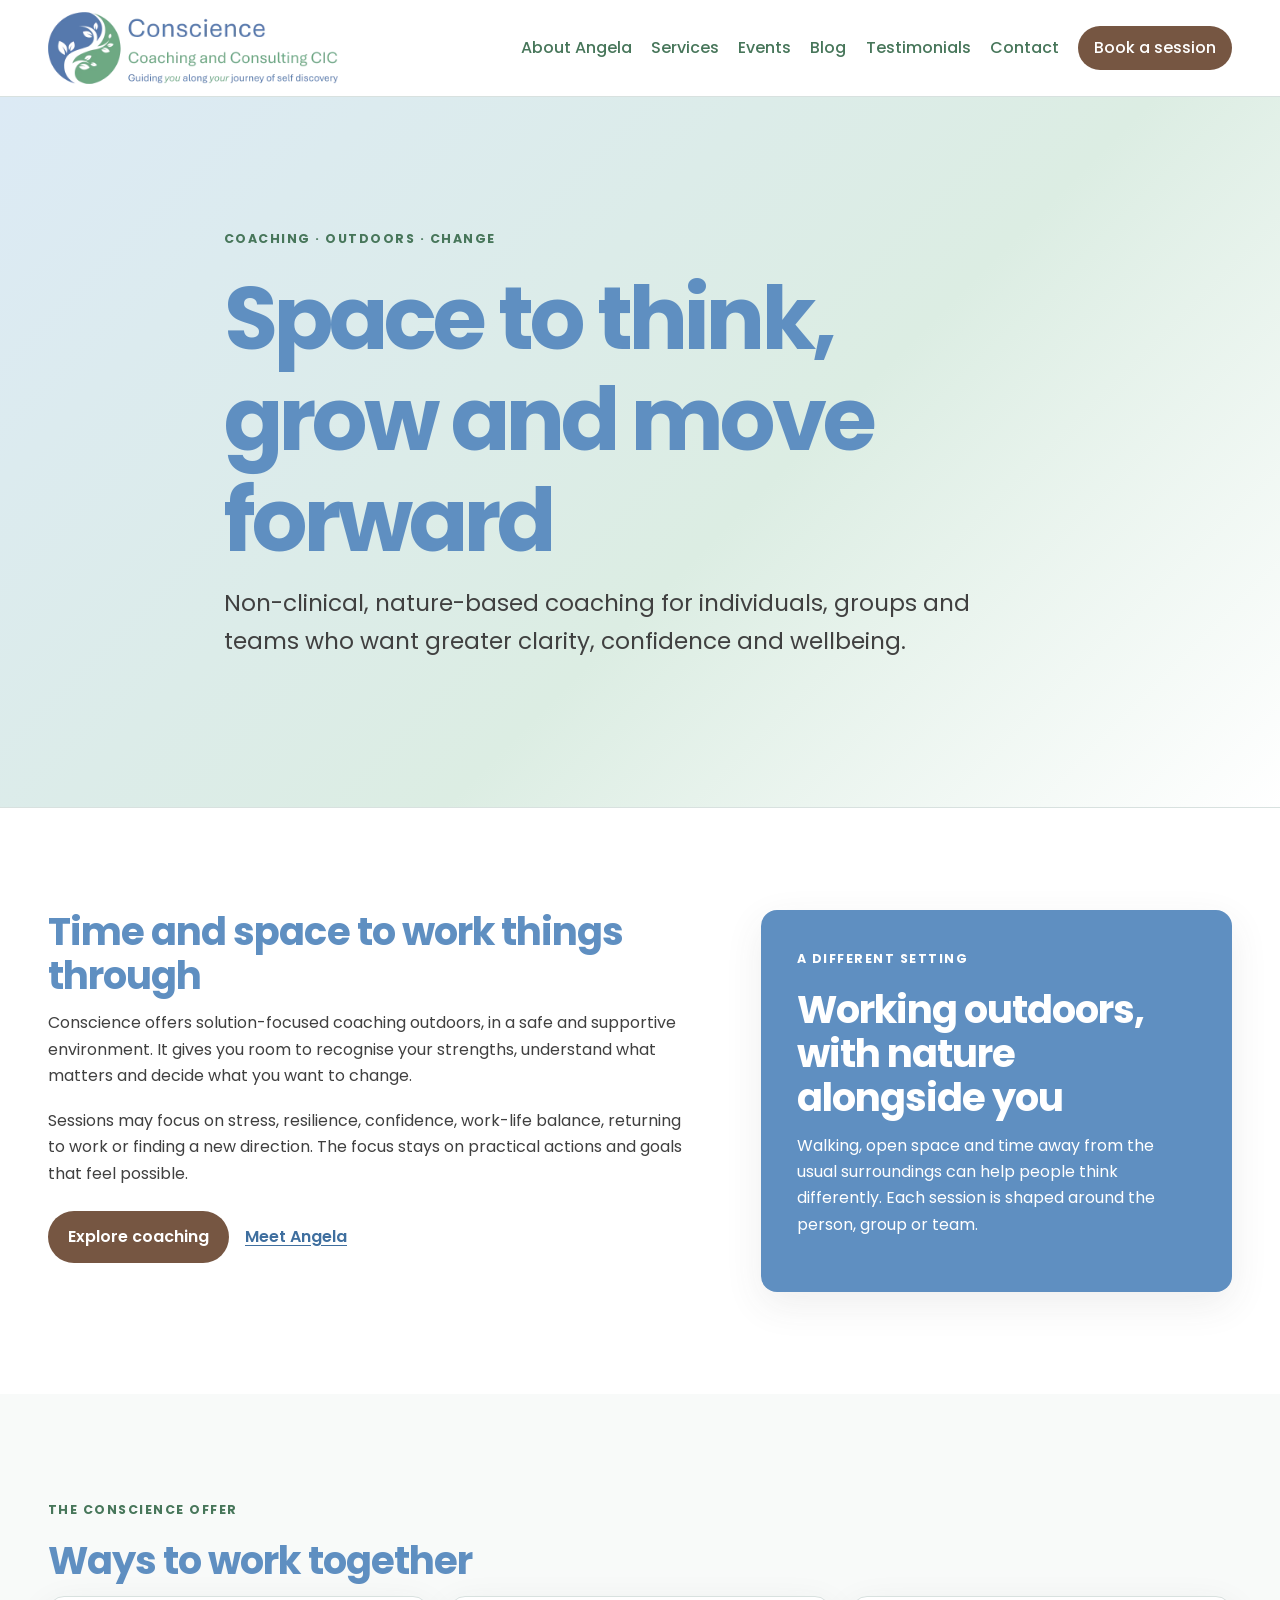
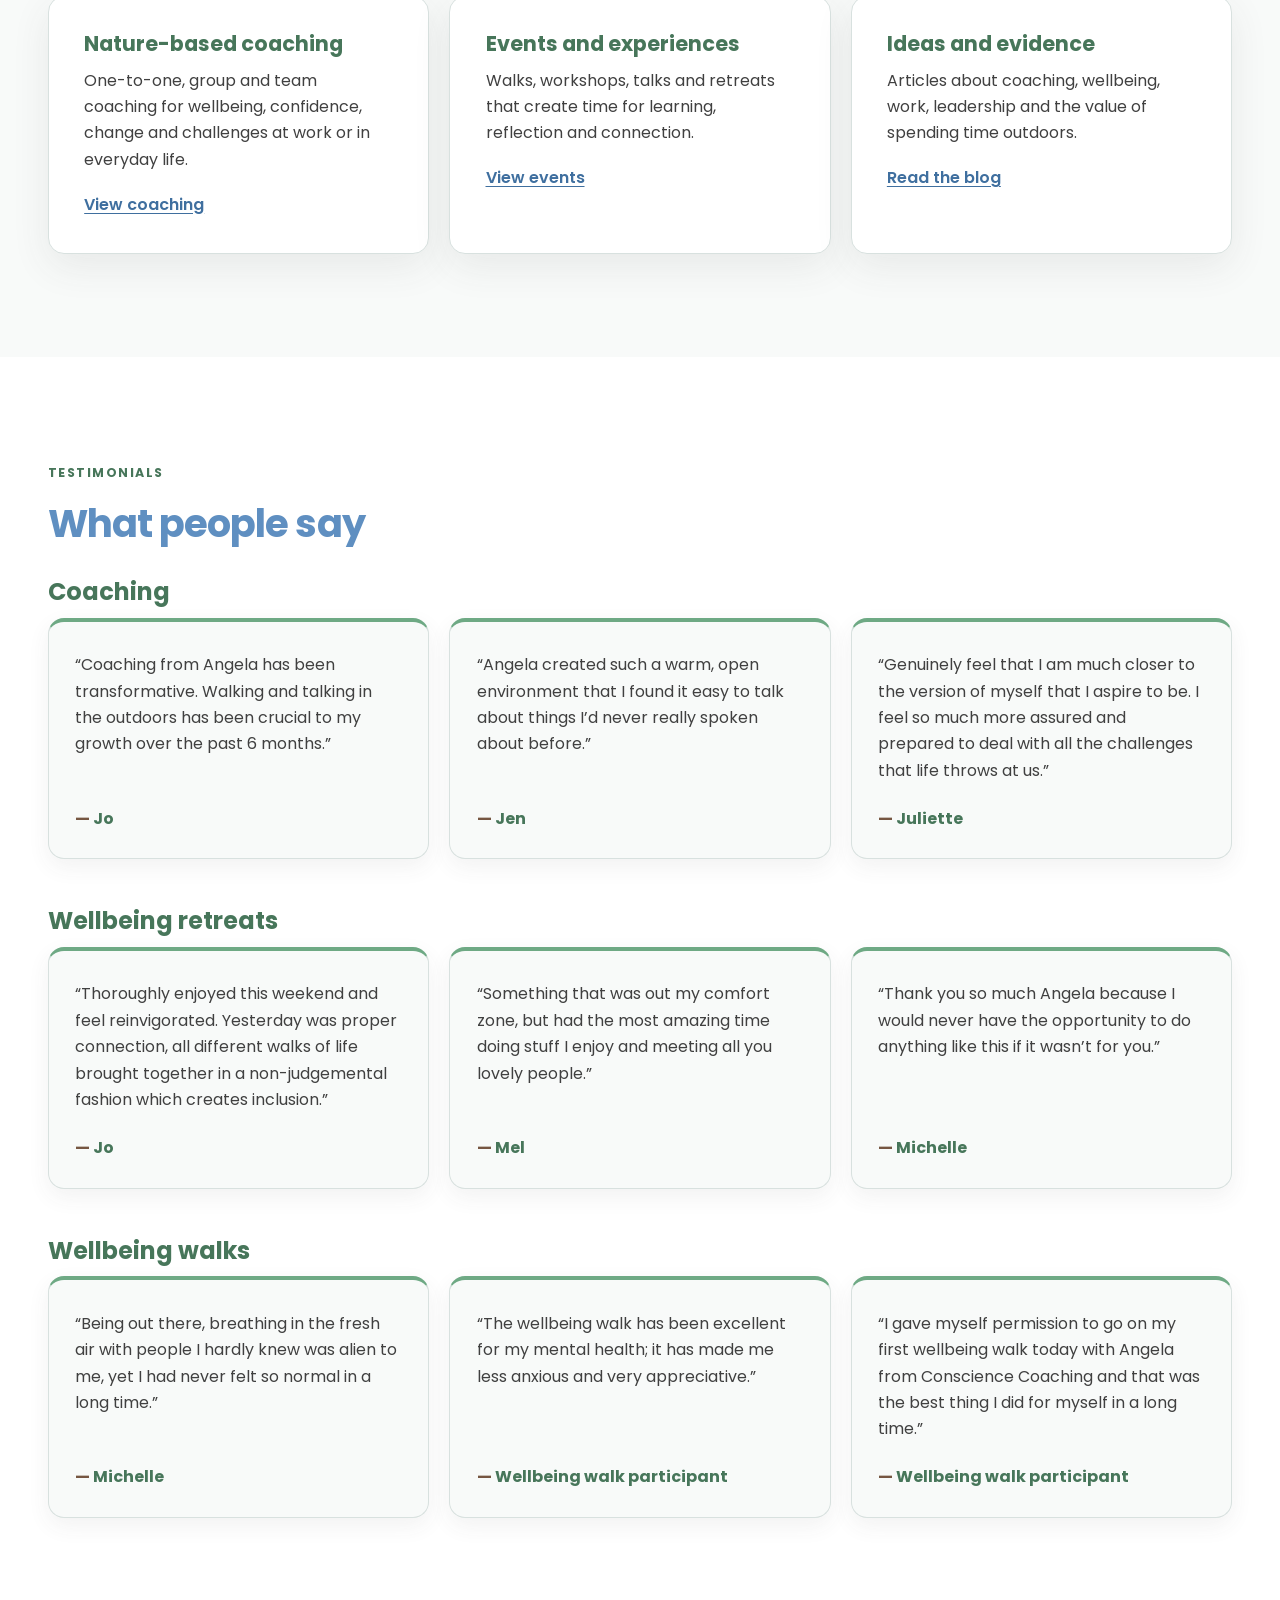
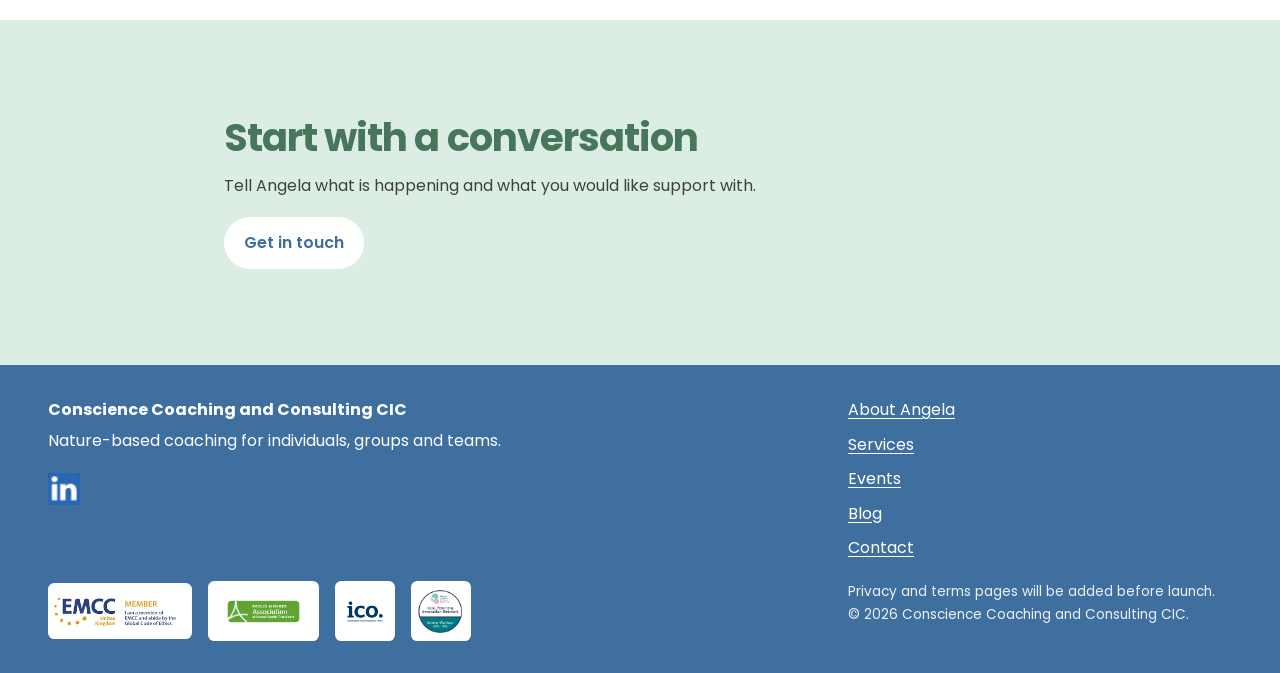
==== index.html @ 933085fb "Update coaching and wellbeing walk testimonials" ====
<!doctype html>
<html lang="en-GB">
<head>
  <meta charset="utf-8">
  <meta name="viewport" content="width=device-width, initial-scale=1">
  <meta name="robots" content="noindex, nofollow">
  <meta name="description" content="Non-clinical, nature-based coaching for individuals, groups and teams seeking greater clarity, confidence and wellbeing.">
  <title>Nature-based coaching | Conscience Coaching</title>
  <link rel="preconnect" href="https://fonts.googleapis.com">
  <link rel="preconnect" href="https://fonts.gstatic.com" crossorigin>
  <link href="https://fonts.googleapis.com/css2?family=Poppins:wght@400;500;600;700&display=swap" rel="stylesheet">
  <link rel="stylesheet" href="/assets/css/styles.css">
</head>
<body data-page="home">
<a class="skip-link" href="#main-content">Skip to content</a>
<header class="site-header"><div class="shell header-inner"><a class="site-logo" href="/" aria-label="Conscience Coaching and Consulting CIC home"><img src="/assets/images/conscience-logo.webp" alt="Conscience Coaching and Consulting CIC"></a>
<button class="menu-toggle" type="button" aria-expanded="false" aria-controls="site-nav"><span class="sr-only">Open menu</span><span aria-hidden="true">Menu</span></button>
<nav id="site-nav" class="site-nav" aria-label="Main navigation">
  <a href="/about/">About Angela</a><a href="/services/">Services</a><a href="/events/">Events</a><a href="/blog/">Blog</a><a href="/#testimonials">Testimonials</a><a href="/contact/">Contact</a><a class="button button-small" href="/contact/">Book a session</a>
</nav></div></header>
<main id="main-content">
<section class="page-hero"><div class="shell narrow"><p class="eyebrow">Coaching · Outdoors · Change</p><h1>Space to think, grow and move forward</h1><p class="lead">Non-clinical, nature-based coaching for individuals, groups and teams who want greater clarity, confidence and wellbeing.</p></div></section>
<section class="section"><div class="shell split"><div><h2>Time and space to work things through</h2><p>Conscience offers solution-focused coaching outdoors, in a safe and supportive environment. It gives you room to recognise your strengths, understand what matters and decide what you want to change.</p><p>Sessions may focus on stress, resilience, confidence, work-life balance, returning to work or finding a new direction. The focus stays on practical actions and goals that feel possible.</p><div class="button-row"><a class="button" href="/services/">Explore coaching</a><a class="text-link" href="/about/">Meet Angela</a></div></div><aside class="accent-panel"><p class="eyebrow">A different setting</p><h2>Working outdoors, with nature alongside you</h2><p>Walking, open space and time away from the usual surroundings can help people think differently. Each session is shaped around the person, group or team.</p></aside></div></section>
<section class="section section-soft"><div class="shell"><p class="eyebrow">The Conscience offer</p><h2>Ways to work together</h2><div class="card-grid"><article class="card"><h3>Nature-based coaching</h3><p>One-to-one, group and team coaching for wellbeing, confidence, change and challenges at work or in everyday life.</p><a href="/services/">View coaching</a></article><article class="card"><h3>Events and experiences</h3><p>Walks, workshops, talks and retreats that create time for learning, reflection and connection.</p><a href="/events/">View events</a></article><article class="card"><h3>Ideas and evidence</h3><p>Articles about coaching, wellbeing, work, leadership and the value of spending time outdoors.</p><a href="/blog/">Read the blog</a></article></div></div></section>
<section id="testimonials" class="section"><div class="shell"><p class="eyebrow">Testimonials</p><h2>What people say</h2>
<div class="testimonial-groups">
<section class="testimonial-group" aria-labelledby="coaching-testimonials"><h3 id="coaching-testimonials">Coaching</h3><div class="testimonial-grid">
<figure class="testimonial-card"><blockquote><p>“Coaching from Angela has been transformative. Walking and talking in the outdoors has been crucial to my growth over the past 6 months.”</p></blockquote><figcaption>Jo</figcaption></figure>
<figure class="testimonial-card"><blockquote><p>“Angela created such a warm, open environment that I found it easy to talk about things I’d never really spoken about before.”</p></blockquote><figcaption>Jen</figcaption></figure>
<figure class="testimonial-card"><blockquote><p>“Genuinely feel that I am much closer to the version of myself that I aspire to be. I feel so much more assured and prepared to deal with all the challenges that life throws at us.”</p></blockquote><figcaption>Juliette</figcaption></figure>
</div></section>
<section class="testimonial-group" aria-labelledby="retreat-testimonials"><h3 id="retreat-testimonials">Wellbeing retreats</h3><div class="testimonial-grid">
<figure class="testimonial-card"><blockquote><p>“Thoroughly enjoyed this weekend and feel reinvigorated. Yesterday was proper connection, all different walks of life brought together in a non-judgemental fashion which creates inclusion.”</p></blockquote><figcaption>Jo</figcaption></figure>
<figure class="testimonial-card"><blockquote><p>“Something that was out my comfort zone, but had the most amazing time doing stuff I enjoy and meeting all you lovely people.”</p></blockquote><figcaption>Mel</figcaption></figure>
<figure class="testimonial-card"><blockquote><p>“Thank you so much Angela because I would never have the opportunity to do anything like this if it wasn’t for you.”</p></blockquote><figcaption>Michelle</figcaption></figure>
</div></section>
<section class="testimonial-group" aria-labelledby="walk-testimonials"><h3 id="walk-testimonials">Wellbeing walks</h3><div class="testimonial-grid">
<figure class="testimonial-card"><blockquote><p>“Being out there, breathing in the fresh air with people I hardly knew was alien to me, yet I had never felt so normal in a long time.”</p></blockquote><figcaption>Michelle</figcaption></figure>
<figure class="testimonial-card"><blockquote><p>“The wellbeing walk has been excellent for my mental health; it has made me less anxious and very appreciative.”</p></blockquote><figcaption>Wellbeing walk participant</figcaption></figure>
<figure class="testimonial-card"><blockquote><p>“I gave myself permission to go on my first wellbeing walk today with Angela from Conscience Coaching and that was the best thing I did for myself in a long time.”</p></blockquote><figcaption>Wellbeing walk participant</figcaption></figure>
</div></section>
</div></div></section>
<section class="cta"><div class="shell narrow"><h2>Start with a conversation</h2><p>Tell Angela what is happening and what you would like support with.</p><a class="button button-light" href="/contact/">Get in touch</a></div></section>
</main>
<footer class="site-footer"><div class="shell footer-grid"><div><strong>Conscience Coaching and Consulting CIC</strong><p>Nature-based coaching for individuals, groups and teams.</p><div class="social-links"><a class="social-link social-linkedin" href="https://uk.linkedin.com/company/conscience-coaching-and-consulting" target="_blank" rel="noopener noreferrer" aria-label="Conscience Coaching and Consulting CIC on LinkedIn"><img src="/assets/images/linkedin.png" alt=""></a></div></div>
<nav aria-label="Footer navigation"><a href="/about/">About Angela</a><a href="/services/">Services</a><a href="/events/">Events</a><a href="/blog/">Blog</a><a href="/contact/">Contact</a></nav>
<div class="footer-memberships" aria-label="Professional memberships"><img src="/assets/images/emcc-uk-member.webp" alt="EMCC UK member"><img src="/assets/images/association-membership-badge-green.webp" alt="Association of Mental Health First Aiders member"><img src="/assets/images/ICO_Logo_Blue.webp" alt="Institute of Coaching"><img src="/assets/images/spin-logo.webp" alt="Social Prescribing Innovation Network"></div>
<p class="footer-note">Privacy and terms pages will be added before launch.<br>© <span data-year></span> Conscience Coaching and Consulting CIC.</p></div></footer>
<script src="/assets/js/main.js" defer></script>
</body>
</html>
---- assets/css/styles.css ----
:root{--ink:#404040;--muted:#666666;--blue:#5f8fc1;--blue-dark:#3f6f9f;--green:#6ea984;--green-dark:#47765a;--taupe:#b18c76;--taupe-dark:#765642;--paper:#fff;--pale-blue:#dceaf5;--pale-green:#dcede3;--pale-taupe:#f3ece8;--soft:#f8faf9;--line:#d8e1df;--max:74rem;--radius:1rem;--shadow:0 .8rem 2.4rem rgb(64 64 64 / .09)}
*{box-sizing:border-box}html{scroll-behavior:smooth}body{margin:0;color:var(--ink);background:var(--paper);font-family:Poppins,Arial,sans-serif;line-height:1.65}a{color:var(--blue-dark);text-underline-offset:.2em}a:hover{text-decoration-thickness:.15em}a:focus-visible,button:focus-visible{outline:.2rem solid var(--green-dark);outline-offset:.2rem}h1,h2,h3{color:var(--blue);line-height:1.15;margin:0 0 .75rem}h1{font-size:clamp(2.5rem,7vw,5.5rem);letter-spacing:-.045em}h2{font-size:clamp(1.65rem,3vw,2.6rem);letter-spacing:-.025em}h3{font-size:1.3rem}p{margin:.25rem 0 1.15rem}.shell{width:min(calc(100% - 2rem),var(--max));margin-inline:auto}.narrow{max-width:52rem}.skip-link{position:fixed;left:1rem;top:-5rem;z-index:100;background:var(--blue-dark);color:#fff;padding:.7rem 1rem}.skip-link:focus{top:1rem}.sr-only{position:absolute;width:1px;height:1px;padding:0;margin:-1px;overflow:hidden;clip:rect(0,0,0,0);white-space:nowrap;border:0}
.site-header{position:sticky;top:0;z-index:20;background:rgb(255 255 255 / .96);border-bottom:1px solid var(--line);backdrop-filter:blur(12px)}.header-inner{min-height:6rem;display:flex;align-items:center;justify-content:space-between;gap:2rem}.site-logo{display:inline-flex;align-items:center;flex:0 0 auto}.site-logo img{display:block;width:auto;height:4.5rem;max-width:min(20rem,45vw);object-fit:contain}.site-nav{display:flex;align-items:center;gap:1.2rem}.site-nav a{color:var(--green-dark);font-weight:500;text-decoration:none}.site-nav a:hover{color:var(--blue-dark);text-decoration:underline}.site-nav .button{color:#fff}.site-nav .button:hover{color:#fff;background:#5f4232;text-decoration:none}.menu-toggle{display:none;border:1px solid var(--green);border-radius:.5rem;background:#fff;color:var(--green-dark);padding:.55rem .8rem;font:inherit}
.page-hero{padding:clamp(4rem,10vw,8rem) 0;background:linear-gradient(135deg,var(--pale-blue),var(--pale-green) 58%,#fff);border-bottom:1px solid var(--line)}.eyebrow{color:var(--green-dark);font-size:.78rem;font-weight:700;letter-spacing:.12em;text-transform:uppercase}.lead{font-size:clamp(1.15rem,2vw,1.45rem);max-width:48rem}.section{padding:clamp(3.5rem,8vw,7rem) 0}.section-soft{background:var(--soft)}.split{display:grid;grid-template-columns:minmax(0,1.15fr) minmax(18rem,.85fr);gap:clamp(2rem,6vw,5rem);align-items:start}.card-grid{display:grid;grid-template-columns:repeat(auto-fit,minmax(15rem,1fr));gap:1.25rem}.card,.accent-panel,.integration-placeholder,.placeholder,.notice{border-radius:var(--radius);padding:clamp(1.4rem,3vw,2.2rem)}.card{border:1px solid var(--line);background:#fff;box-shadow:var(--shadow)}.card h3{color:var(--green-dark)}.card a{font-weight:600}.testimonial-groups{display:grid;gap:3rem;margin-top:2rem}.testimonial-group h3{color:var(--green-dark);font-size:1.5rem}.testimonial-grid{display:grid;grid-template-columns:repeat(3,minmax(0,1fr));gap:1.25rem}.testimonial-card{display:flex;flex-direction:column;margin:0;padding:1.65rem;border:1px solid var(--line);border-top:.3rem solid var(--green);border-radius:var(--radius);background:var(--soft);box-shadow:0 .5rem 1.4rem rgb(64 64 64 / .07)}.testimonial-card blockquote{flex:1;margin:0}.testimonial-card blockquote p{margin-bottom:0}.testimonial-card figcaption{margin-top:1.35rem;color:var(--green-dark);font-weight:700}.testimonial-card figcaption::before{content:"— ";color:var(--taupe-dark)}.testimonial-empty{margin:0;padding:1.25rem;border-left:.3rem solid var(--green);background:var(--pale-green)}.accent-panel{background:var(--blue);color:#fff;box-shadow:var(--shadow)}.accent-panel h2,.accent-panel h3,.accent-panel .eyebrow,.accent-panel a{color:#fff}.placeholder,.integration-placeholder{min-height:20rem;display:grid;align-content:center;background:var(--pale-blue);border:2px dashed var(--green);text-align:center}.notice{margin-bottom:2rem;background:var(--pale-taupe);border-left:.35rem solid var(--taupe)}.button-row{display:flex;flex-wrap:wrap;gap:1rem;align-items:center;margin-top:1.5rem}.button{display:inline-block;border:0;border-radius:999px;background:var(--taupe-dark);color:#fff;padding:.8rem 1.25rem;font:inherit;font-weight:600;text-decoration:none}.button:hover{background:#5f4232;text-decoration:none}.button-small{padding:.55rem 1rem}.button-light{background:#fff;color:var(--blue-dark)}.button-light:hover{background:var(--pale-blue);color:var(--blue-dark)}.button:disabled{opacity:.55;cursor:not-allowed}.text-link{font-weight:600}.cta{padding:clamp(3.5rem,8vw,6rem) 0;background:var(--pale-green);color:var(--ink)}.cta h2,.cta h3{color:var(--green-dark)}.site-footer{background:var(--blue-dark);color:#fff;padding:2rem 0}.footer-grid{display:grid;grid-template-columns:2fr 1fr;gap:1.25rem 2rem}.site-footer strong,.site-footer a{color:#fff}.social-links{display:flex;gap:.65rem;margin-top:.75rem}.social-link{display:inline-block;width:2rem;height:2rem;text-decoration:none}.social-link img{display:block;width:2rem;height:2rem;object-fit:contain}.social-link:hover{text-decoration:none;transform:translateY(-1px)}.site-footer nav{display:grid;gap:.5rem}.footer-memberships{grid-column:1;display:flex;flex-wrap:wrap;align-items:center;gap:1rem;padding-top:0}.footer-memberships img{display:block;width:auto;max-width:9rem;max-height:3.75rem;object-fit:contain;background:#fff;border-radius:.4rem;padding:.4rem}.footer-note{grid-column:2;font-size:.85rem;opacity:.9;margin:0}.error-page{min-height:100vh;display:grid;align-items:center;background:linear-gradient(135deg,var(--pale-blue),var(--pale-green));text-align:center}
.plinth-embed{display:block;width:100%;min-height:700px;border:0}.plinth-mobile-link{display:none}
@media(max-width:52rem){.plinth-embed{display:none}.plinth-mobile-link{display:block}.site-footer{padding:2rem 0}.footer-grid{gap:1.25rem}.site-footer p{margin-bottom:.75rem}.site-footer nav{grid-template-columns:repeat(2,minmax(0,1fr));gap:.4rem 1rem}.footer-memberships{gap:.65rem 1rem;padding-top:0}.footer-memberships img{height:3rem;max-width:6.25rem;padding:.3rem}.footer-note{margin:0}.site-logo img{height:3.75rem;max-width:min(13rem,calc(100vw - 6rem))}.menu-toggle{display:grid;place-items:center;width:2.25rem;height:2.25rem;padding:0;flex:0 0 2.25rem}.menu-toggle span[aria-hidden]{display:block;width:1.125rem;height:1rem;font-size:0;background:linear-gradient(to bottom,currentColor 0 .14rem,transparent .14rem .43rem,currentColor .43rem .57rem,transparent .57rem .86rem,currentColor .86rem 1rem)}.site-nav{position:absolute;top:100%;left:0;right:0;display:none;align-items:stretch;padding:1rem;background:#fff;border-bottom:1px solid var(--line);box-shadow:var(--shadow)}.site-nav[data-open="true"]{display:grid}.site-nav a{padding:.5rem}.split,.footer-grid,.testimonial-grid{grid-template-columns:1fr}.footer-memberships{display:grid;grid-template-columns:repeat(2,minmax(0,1fr));justify-items:center;gap:1rem}.footer-memberships img{width:100%;height:3.5rem;max-width:7rem;max-height:none}.footer-note{grid-column:auto}.page-hero{padding-block:4rem}.site-footer{padding:2rem 0}.footer-grid{gap:1.25rem}.site-footer p{margin-bottom:.75rem}.site-footer nav{grid-template-columns:repeat(2,minmax(0,1fr));gap:.4rem 1rem}.footer-memberships{gap:.65rem 1rem;padding-top:0}.footer-memberships img{height:3rem;max-width:6.25rem;padding:.3rem}.footer-note{margin:0}}@media(prefers-reduced-motion:reduce){html{scroll-behavior:auto}}
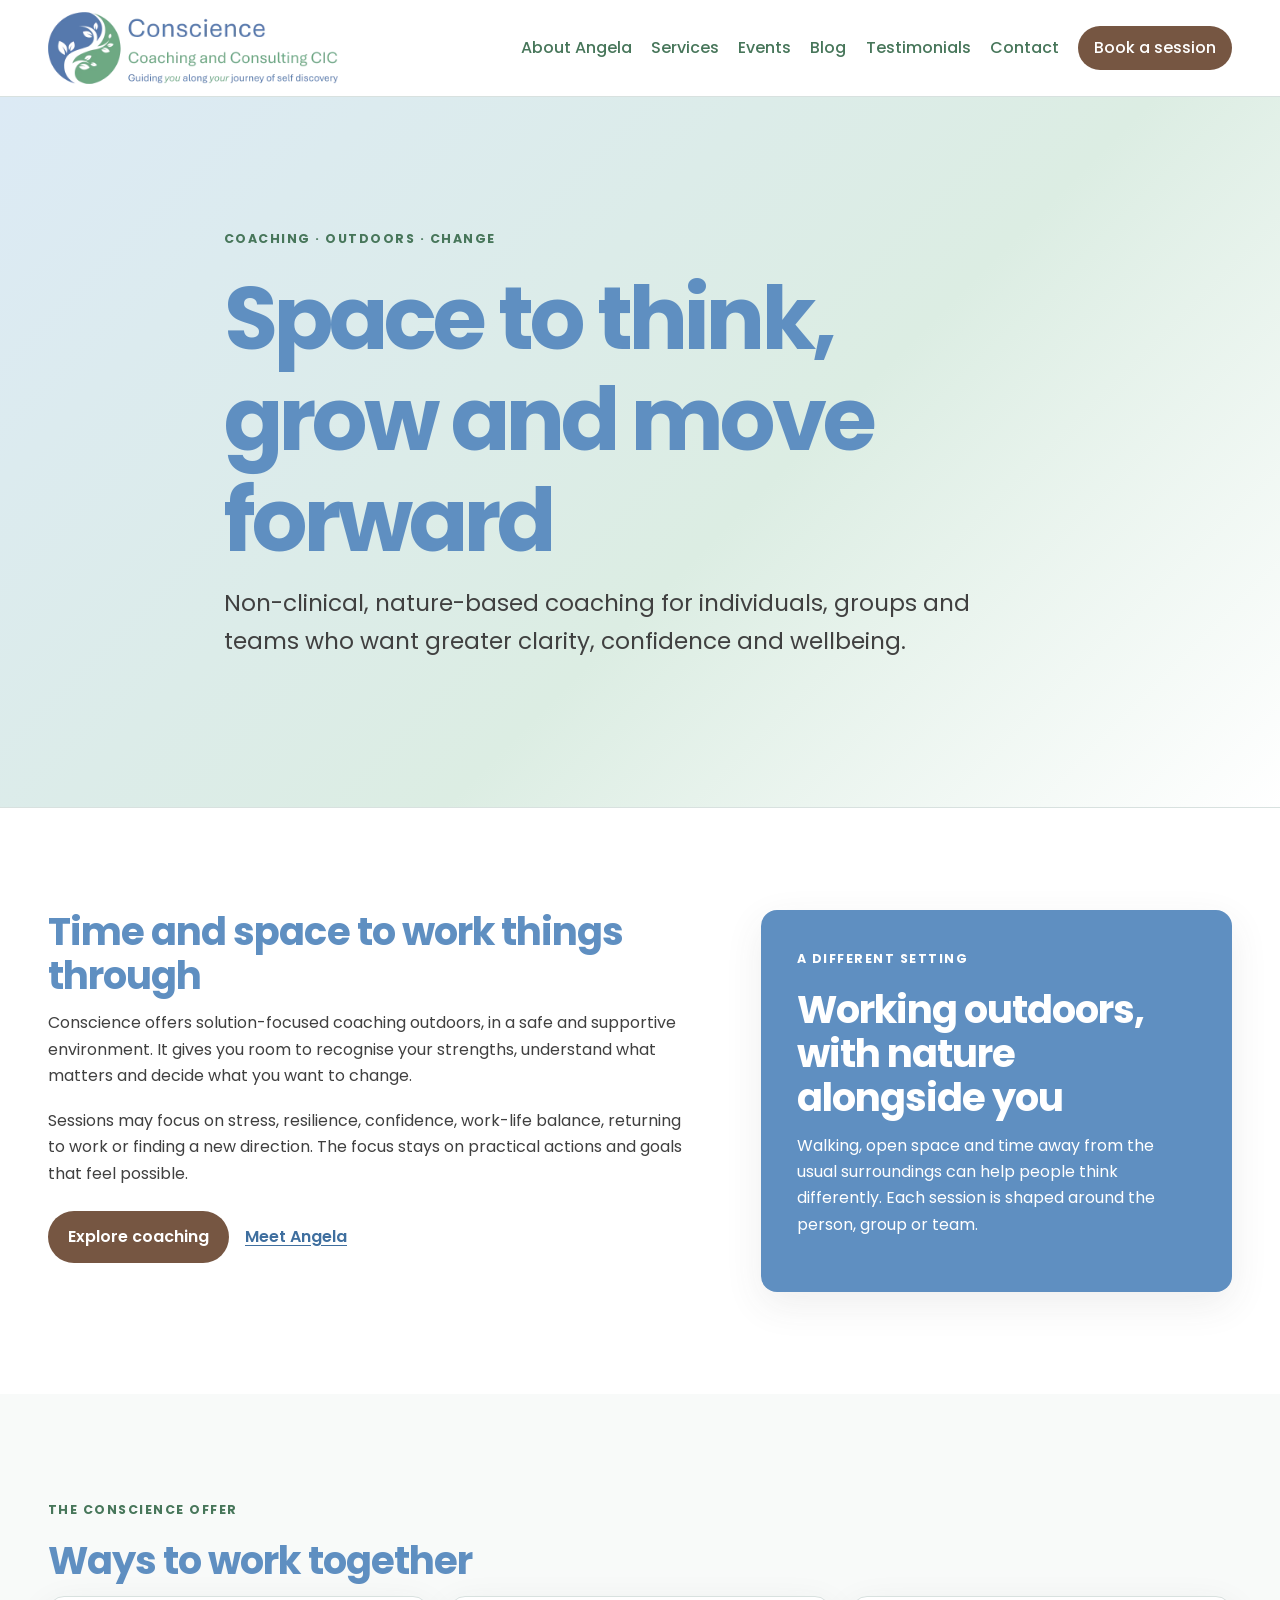
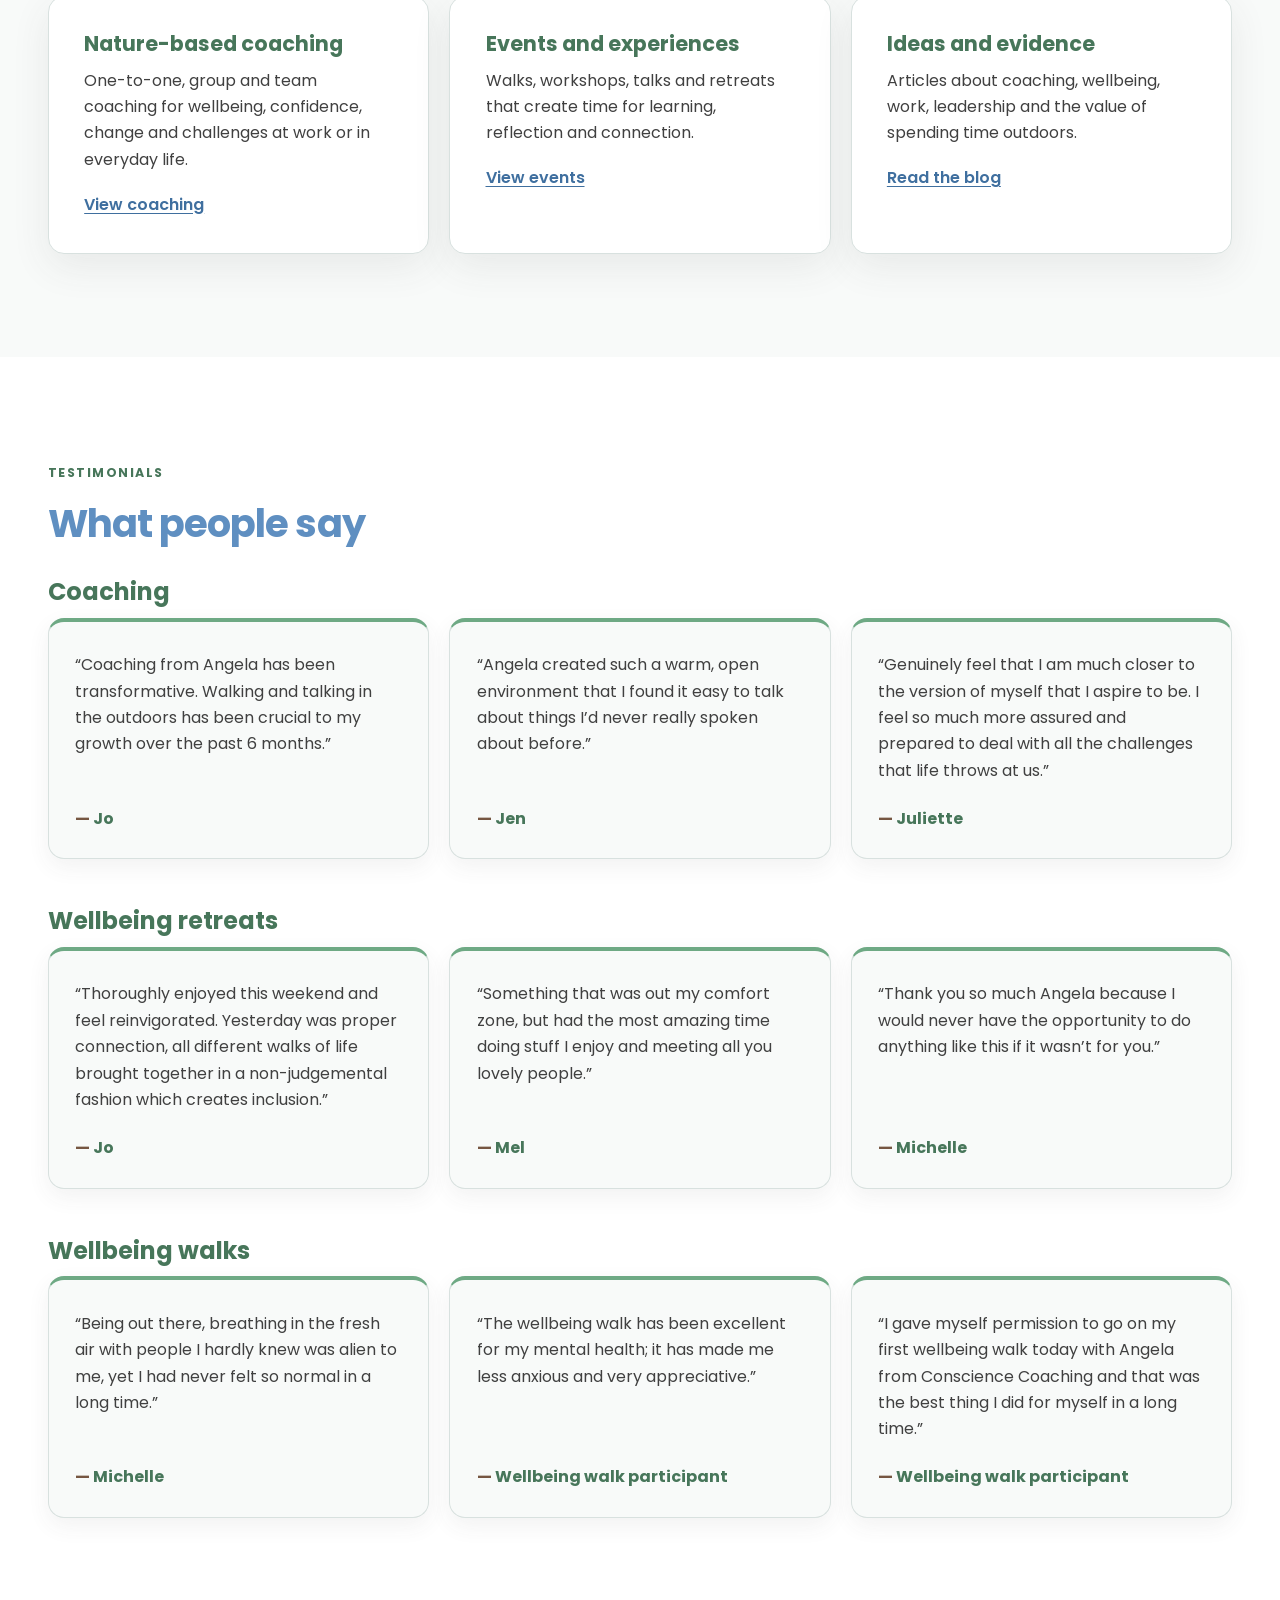
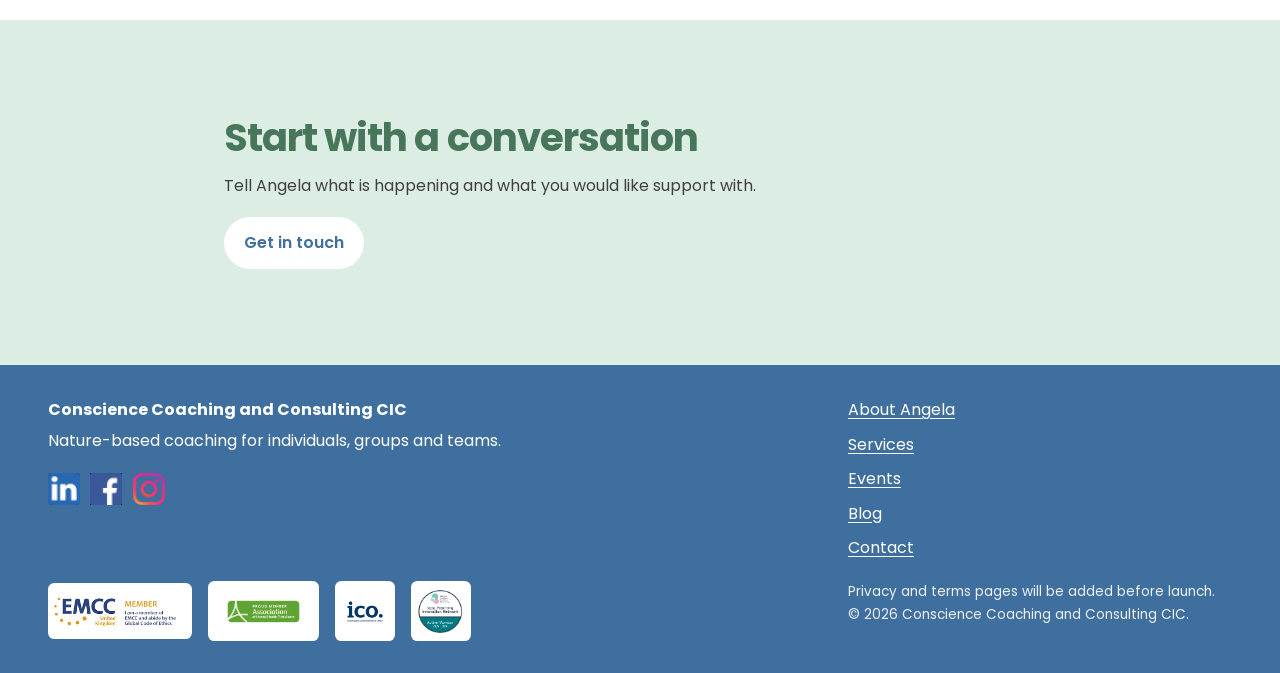
==== commit c5d3150f: "Add Facebook and Instagram footer links" ====
--- a/index.html
+++ b/index.html
@@ -10,6 +10,7 @@
   <link rel="preconnect" href="https://fonts.gstatic.com" crossorigin>
   <link href="https://fonts.googleapis.com/css2?family=Poppins:wght@400;500;600;700&display=swap" rel="stylesheet">
   <link rel="stylesheet" href="/assets/css/styles.css">
+  <link rel="icon" type="image/png" href="/assets/images/conscience-favicon.png">
 </head>
 <body data-page="home">
 <a class="skip-link" href="#main-content">Skip to content</a>
@@ -42,7 +43,7 @@
 </div></div></section>
 <section class="cta"><div class="shell narrow"><h2>Start with a conversation</h2><p>Tell Angela what is happening and what you would like support with.</p><a class="button button-light" href="/contact/">Get in touch</a></div></section>
 </main>
-<footer class="site-footer"><div class="shell footer-grid"><div><strong>Conscience Coaching and Consulting CIC</strong><p>Nature-based coaching for individuals, groups and teams.</p><div class="social-links"><a class="social-link social-linkedin" href="https://uk.linkedin.com/company/conscience-coaching-and-consulting" target="_blank" rel="noopener noreferrer" aria-label="Conscience Coaching and Consulting CIC on LinkedIn"><img src="/assets/images/linkedin.png" alt=""></a></div></div>
+<footer class="site-footer"><div class="shell footer-grid"><div><strong>Conscience Coaching and Consulting CIC</strong><p>Nature-based coaching for individuals, groups and teams.</p><div class="social-links"><a class="social-link social-linkedin" href="https://uk.linkedin.com/company/conscience-coaching-and-consulting" target="_blank" rel="noopener noreferrer" aria-label="Conscience Coaching and Consulting CIC on LinkedIn"><img src="/assets/images/linkedin.png" alt=""></a><a class="social-link social-facebook" href="https://www.facebook.com/profile.php?id=61566208343442" target="_blank" rel="noopener noreferrer" aria-label="Conscience Coaching and Consulting CIC on Facebook"><img src="/assets/images/facebook.png" alt=""></a><a class="social-link social-instagram" href="https://www.instagram.com/conscience_coaching_consulting/" target="_blank" rel="noopener noreferrer" aria-label="Conscience Coaching and Consulting CIC on Instagram"><img src="/assets/images/instagram.webp" alt=""></a></div></div>
 <nav aria-label="Footer navigation"><a href="/about/">About Angela</a><a href="/services/">Services</a><a href="/events/">Events</a><a href="/blog/">Blog</a><a href="/contact/">Contact</a></nav>
 <div class="footer-memberships" aria-label="Professional memberships"><img src="/assets/images/emcc-uk-member.webp" alt="EMCC UK member"><img src="/assets/images/association-membership-badge-green.webp" alt="Association of Mental Health First Aiders member"><img src="/assets/images/ICO_Logo_Blue.webp" alt="Institute of Coaching"><img src="/assets/images/spin-logo.webp" alt="Social Prescribing Innovation Network"></div>
 <p class="footer-note">Privacy and terms pages will be added before launch.<br>© <span data-year></span> Conscience Coaching and Consulting CIC.</p></div></footer>
--- a/assets/css/styles.css
+++ b/assets/css/styles.css
@@ -4,3 +4,41 @@
 .page-hero{padding:clamp(4rem,10vw,8rem) 0;background:linear-gradient(135deg,var(--pale-blue),var(--pale-green) 58%,#fff);border-bottom:1px solid var(--line)}.eyebrow{color:var(--green-dark);font-size:.78rem;font-weight:700;letter-spacing:.12em;text-transform:uppercase}.lead{font-size:clamp(1.15rem,2vw,1.45rem);max-width:48rem}.section{padding:clamp(3.5rem,8vw,7rem) 0}.section-soft{background:var(--soft)}.split{display:grid;grid-template-columns:minmax(0,1.15fr) minmax(18rem,.85fr);gap:clamp(2rem,6vw,5rem);align-items:start}.card-grid{display:grid;grid-template-columns:repeat(auto-fit,minmax(15rem,1fr));gap:1.25rem}.card,.accent-panel,.integration-placeholder,.placeholder,.notice{border-radius:var(--radius);padding:clamp(1.4rem,3vw,2.2rem)}.card{border:1px solid var(--line);background:#fff;box-shadow:var(--shadow)}.card h3{color:var(--green-dark)}.card a{font-weight:600}.testimonial-groups{display:grid;gap:3rem;margin-top:2rem}.testimonial-group h3{color:var(--green-dark);font-size:1.5rem}.testimonial-grid{display:grid;grid-template-columns:repeat(3,minmax(0,1fr));gap:1.25rem}.testimonial-card{display:flex;flex-direction:column;margin:0;padding:1.65rem;border:1px solid var(--line);border-top:.3rem solid var(--green);border-radius:var(--radius);background:var(--soft);box-shadow:0 .5rem 1.4rem rgb(64 64 64 / .07)}.testimonial-card blockquote{flex:1;margin:0}.testimonial-card blockquote p{margin-bottom:0}.testimonial-card figcaption{margin-top:1.35rem;color:var(--green-dark);font-weight:700}.testimonial-card figcaption::before{content:"— ";color:var(--taupe-dark)}.testimonial-empty{margin:0;padding:1.25rem;border-left:.3rem solid var(--green);background:var(--pale-green)}.accent-panel{background:var(--blue);color:#fff;box-shadow:var(--shadow)}.accent-panel h2,.accent-panel h3,.accent-panel .eyebrow,.accent-panel a{color:#fff}.placeholder,.integration-placeholder{min-height:20rem;display:grid;align-content:center;background:var(--pale-blue);border:2px dashed var(--green);text-align:center}.notice{margin-bottom:2rem;background:var(--pale-taupe);border-left:.35rem solid var(--taupe)}.button-row{display:flex;flex-wrap:wrap;gap:1rem;align-items:center;margin-top:1.5rem}.button{display:inline-block;border:0;border-radius:999px;background:var(--taupe-dark);color:#fff;padding:.8rem 1.25rem;font:inherit;font-weight:600;text-decoration:none}.button:hover{background:#5f4232;text-decoration:none}.button-small{padding:.55rem 1rem}.button-light{background:#fff;color:var(--blue-dark)}.button-light:hover{background:var(--pale-blue);color:var(--blue-dark)}.button:disabled{opacity:.55;cursor:not-allowed}.text-link{font-weight:600}.cta{padding:clamp(3.5rem,8vw,6rem) 0;background:var(--pale-green);color:var(--ink)}.cta h2,.cta h3{color:var(--green-dark)}.site-footer{background:var(--blue-dark);color:#fff;padding:2rem 0}.footer-grid{display:grid;grid-template-columns:2fr 1fr;gap:1.25rem 2rem}.site-footer strong,.site-footer a{color:#fff}.social-links{display:flex;gap:.65rem;margin-top:.75rem}.social-link{display:inline-block;width:2rem;height:2rem;text-decoration:none}.social-link img{display:block;width:2rem;height:2rem;object-fit:contain}.social-link:hover{text-decoration:none;transform:translateY(-1px)}.site-footer nav{display:grid;gap:.5rem}.footer-memberships{grid-column:1;display:flex;flex-wrap:wrap;align-items:center;gap:1rem;padding-top:0}.footer-memberships img{display:block;width:auto;max-width:9rem;max-height:3.75rem;object-fit:contain;background:#fff;border-radius:.4rem;padding:.4rem}.footer-note{grid-column:2;font-size:.85rem;opacity:.9;margin:0}.error-page{min-height:100vh;display:grid;align-items:center;background:linear-gradient(135deg,var(--pale-blue),var(--pale-green));text-align:center}
 .plinth-embed{display:block;width:100%;min-height:700px;border:0}.plinth-mobile-link{display:none}
 @media(max-width:52rem){.plinth-embed{display:none}.plinth-mobile-link{display:block}.site-footer{padding:2rem 0}.footer-grid{gap:1.25rem}.site-footer p{margin-bottom:.75rem}.site-footer nav{grid-template-columns:repeat(2,minmax(0,1fr));gap:.4rem 1rem}.footer-memberships{gap:.65rem 1rem;padding-top:0}.footer-memberships img{height:3rem;max-width:6.25rem;padding:.3rem}.footer-note{margin:0}.site-logo img{height:3.75rem;max-width:min(13rem,calc(100vw - 6rem))}.menu-toggle{display:grid;place-items:center;width:2.25rem;height:2.25rem;padding:0;flex:0 0 2.25rem}.menu-toggle span[aria-hidden]{display:block;width:1.125rem;height:1rem;font-size:0;background:linear-gradient(to bottom,currentColor 0 .14rem,transparent .14rem .43rem,currentColor .43rem .57rem,transparent .57rem .86rem,currentColor .86rem 1rem)}.site-nav{position:absolute;top:100%;left:0;right:0;display:none;align-items:stretch;padding:1rem;background:#fff;border-bottom:1px solid var(--line);box-shadow:var(--shadow)}.site-nav[data-open="true"]{display:grid}.site-nav a{padding:.5rem}.split,.footer-grid,.testimonial-grid{grid-template-columns:1fr}.footer-memberships{display:grid;grid-template-columns:repeat(2,minmax(0,1fr));justify-items:center;gap:1rem}.footer-memberships img{width:100%;height:3.5rem;max-width:7rem;max-height:none}.footer-note{grid-column:auto}.page-hero{padding-block:4rem}.site-footer{padding:2rem 0}.footer-grid{gap:1.25rem}.site-footer p{margin-bottom:.75rem}.site-footer nav{grid-template-columns:repeat(2,minmax(0,1fr));gap:.4rem 1rem}.footer-memberships{gap:.65rem 1rem;padding-top:0}.footer-memberships img{height:3rem;max-width:6.25rem;padding:.3rem}.footer-note{margin:0}}@media(prefers-reduced-motion:reduce){html{scroll-behavior:auto}}
+
+/* Blog index and articles */
+.section-heading{margin-bottom:1.5rem}
+.blog-filter-panel{margin:1.5rem 0 2rem}
+.blog-filter-panel h3{font-size:1rem;margin-bottom:.75rem}
+.blog-filters{display:flex;flex-wrap:wrap;gap:.65rem}
+.blog-filter{font:inherit;font-weight:600;color:var(--green-dark);background:#fff;border:1px solid var(--green);border-radius:999px;padding:.55rem .85rem;cursor:pointer}
+.blog-filter:hover,.blog-filter:focus-visible{background:var(--pale-green)}
+.blog-filter[aria-pressed="true"]{color:#fff;background:var(--green-dark);border-color:var(--green-dark)}
+.blog-grid{display:grid;grid-template-columns:repeat(auto-fill,minmax(min(100%,20rem),1fr));gap:1.5rem}
+.blog-card{display:flex;flex-direction:column;overflow:hidden;background:#fff;border:1px solid var(--line);border-radius:1rem;box-shadow:var(--shadow)}
+.blog-card-image{display:grid;place-items:center;aspect-ratio:16/9;overflow:hidden;background:var(--pale-green)}
+.blog-card-image img{width:100%;height:100%;object-fit:cover}
+.blog-card-image.article-placeholder img{width:min(70%,20rem);height:70%;object-fit:contain}
+.blog-card-body{display:flex;flex:1;flex-direction:column;padding:1.25rem}
+.blog-card-body h2{font-size:1.4rem;margin-bottom:.65rem}
+.blog-card-body h2 a{color:var(--green-dark);text-decoration:none}
+.blog-card-body h2 a:hover{text-decoration:underline}
+.blog-card-body .text-link{display:inline-block;margin-top:auto}
+.article-meta{font-size:.9rem;color:var(--muted);margin-bottom:.75rem}
+.post-tags{display:flex;flex-wrap:wrap;gap:.45rem;list-style:none;margin:.75rem 0 1.15rem;padding:0}
+.post-tags li{font-size:.8rem;font-weight:600;color:var(--green-dark);background:var(--pale-green);border-radius:999px;padding:.35rem .6rem}
+.blog-article .page-hero{padding-bottom:3rem}
+.blog-article .eyebrow a{color:inherit}
+.article-shell{max-width:50rem;padding-block:3rem}
+.article-shell>p{font-size:1.05rem;line-height:1.8}
+.article-shell h2{margin-top:2.5rem}
+.article-hero-image{margin:0 0 2.5rem}
+.article-hero-image img{display:block;width:100%;max-height:30rem;object-fit:cover;border-radius:1rem}
+.article-hero-image.article-placeholder{padding:2rem;background:var(--pale-green);border-radius:1rem}
+.article-hero-image.article-placeholder img{width:min(100%,24rem);margin-inline:auto;object-fit:contain}
+.article-hero-image figcaption{margin-top:.65rem;font-size:.85rem;color:var(--muted);text-align:center}
+.article-references{margin-top:3rem;padding:1.5rem;background:var(--pale-blue);border-radius:1rem}
+.article-references h2{margin-top:0}
+.article-references li+li{margin-top:.75rem}
+.back-to-blog{margin-top:2rem;font-weight:600}
+@media(max-width:52rem){.blog-card-body{padding:1rem}.article-shell{padding-block:2rem}.article-shell>p{font-size:1rem}.article-references{padding:1rem}}
+
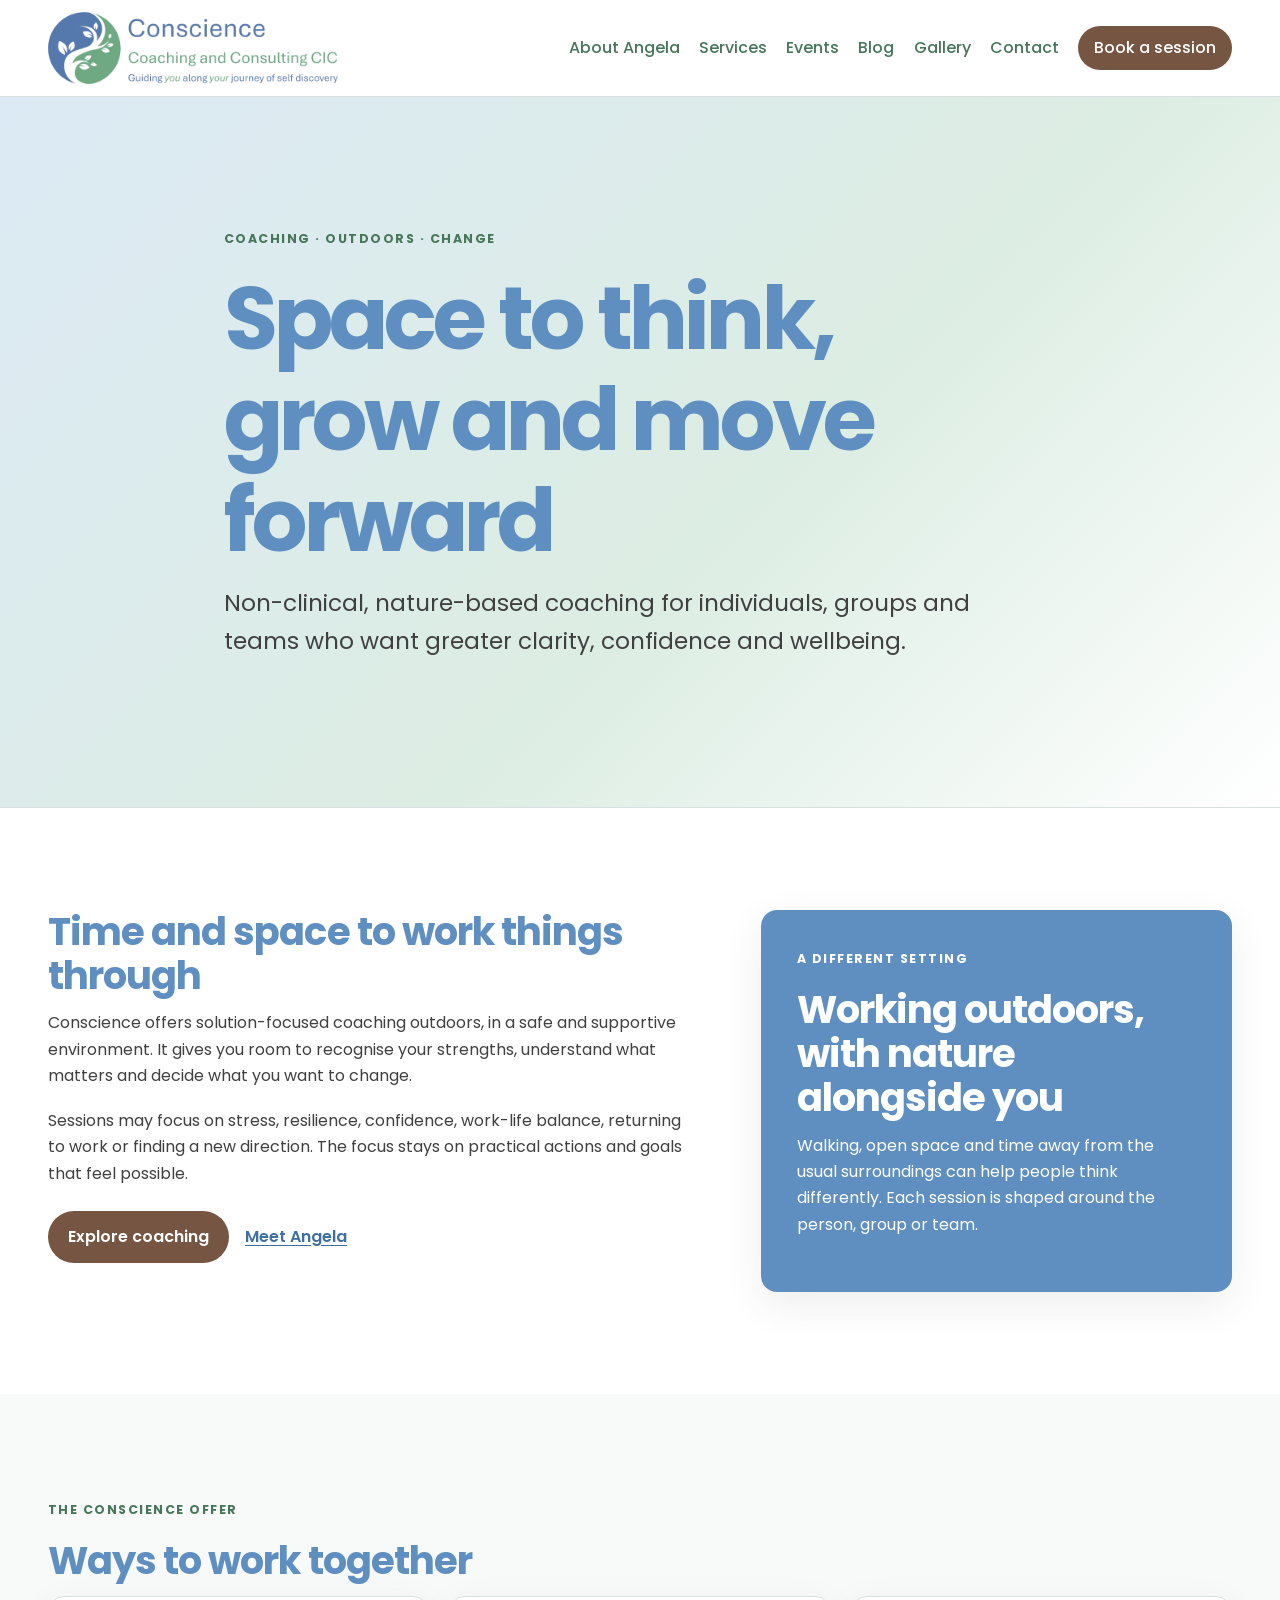
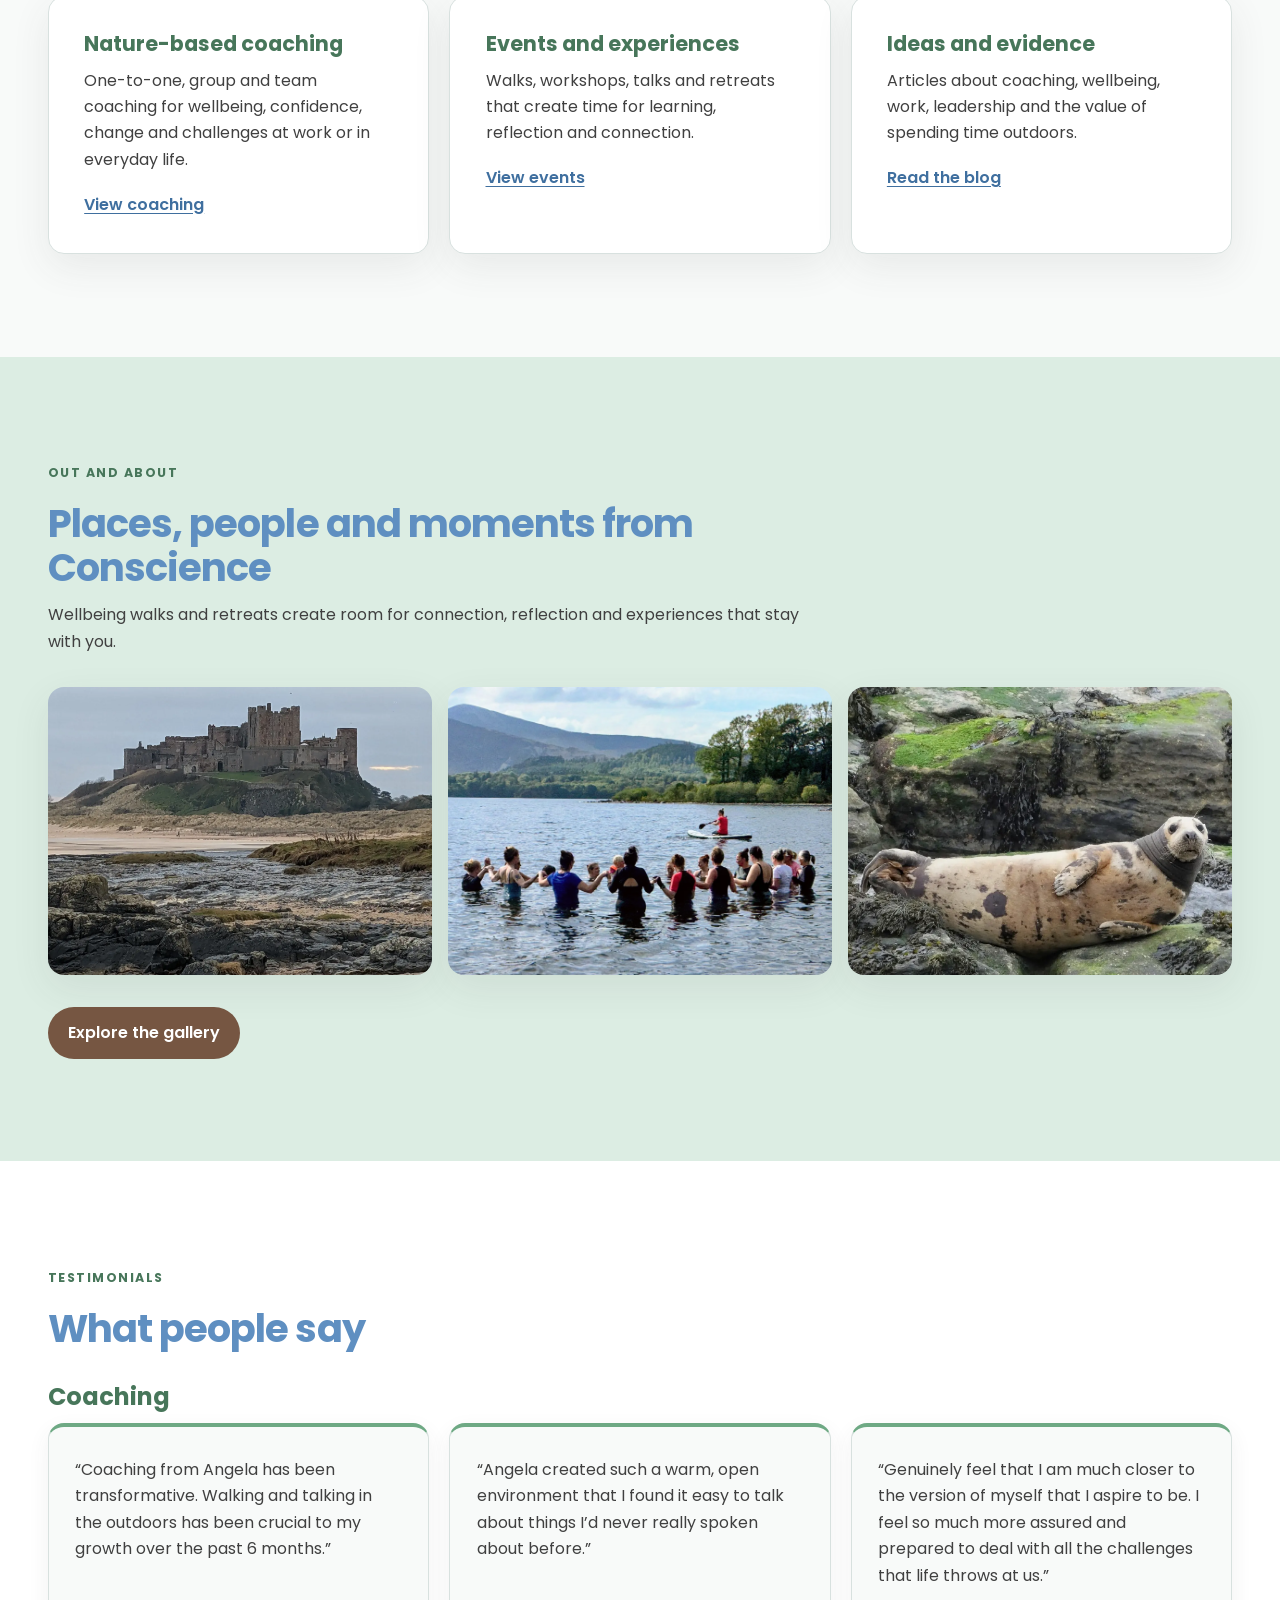
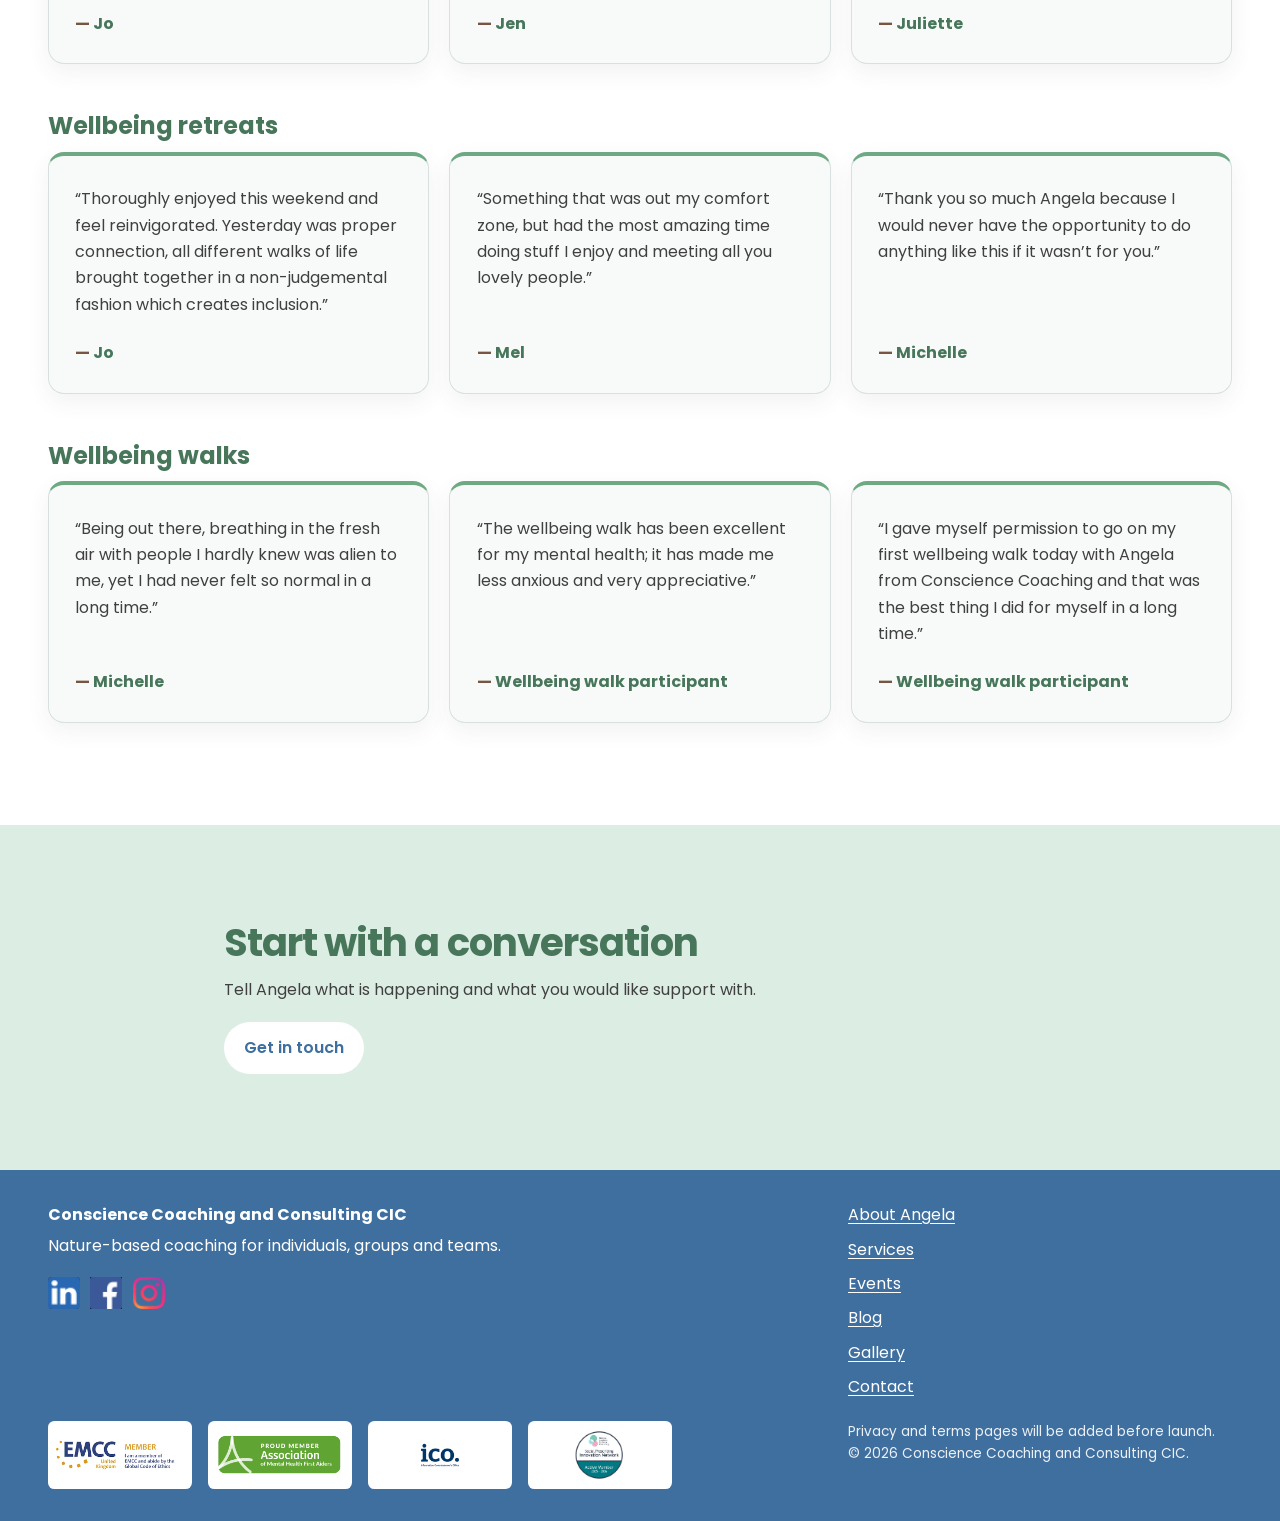
==== commit 92084ee5: "Add gallery preview to homepage" ====
--- a/index.html
+++ b/index.html
@@ -17,12 +17,13 @@
 <header class="site-header"><div class="shell header-inner"><a class="site-logo" href="/" aria-label="Conscience Coaching and Consulting CIC home"><img src="/assets/images/conscience-logo.webp" alt="Conscience Coaching and Consulting CIC"></a>
 <button class="menu-toggle" type="button" aria-expanded="false" aria-controls="site-nav"><span class="sr-only">Open menu</span><span aria-hidden="true">Menu</span></button>
 <nav id="site-nav" class="site-nav" aria-label="Main navigation">
-  <a href="/about/">About Angela</a><a href="/services/">Services</a><a href="/events/">Events</a><a href="/blog/">Blog</a><a href="/#testimonials">Testimonials</a><a href="/contact/">Contact</a><a class="button button-small" href="/contact/">Book a session</a>
+  <a href="/about/">About Angela</a><a href="/services/">Services</a><a href="/events/">Events</a><a href="/blog/">Blog</a><a href="/gallery/">Gallery</a><a href="/contact/">Contact</a><a class="button button-small" href="/contact/">Book a session</a>
 </nav></div></header>
 <main id="main-content">
 <section class="page-hero"><div class="shell narrow"><p class="eyebrow">Coaching · Outdoors · Change</p><h1>Space to think, grow and move forward</h1><p class="lead">Non-clinical, nature-based coaching for individuals, groups and teams who want greater clarity, confidence and wellbeing.</p></div></section>
 <section class="section"><div class="shell split"><div><h2>Time and space to work things through</h2><p>Conscience offers solution-focused coaching outdoors, in a safe and supportive environment. It gives you room to recognise your strengths, understand what matters and decide what you want to change.</p><p>Sessions may focus on stress, resilience, confidence, work-life balance, returning to work or finding a new direction. The focus stays on practical actions and goals that feel possible.</p><div class="button-row"><a class="button" href="/services/">Explore coaching</a><a class="text-link" href="/about/">Meet Angela</a></div></div><aside class="accent-panel"><p class="eyebrow">A different setting</p><h2>Working outdoors, with nature alongside you</h2><p>Walking, open space and time away from the usual surroundings can help people think differently. Each session is shaped around the person, group or team.</p></aside></div></section>
 <section class="section section-soft"><div class="shell"><p class="eyebrow">The Conscience offer</p><h2>Ways to work together</h2><div class="card-grid"><article class="card"><h3>Nature-based coaching</h3><p>One-to-one, group and team coaching for wellbeing, confidence, change and challenges at work or in everyday life.</p><a href="/services/">View coaching</a></article><article class="card"><h3>Events and experiences</h3><p>Walks, workshops, talks and retreats that create time for learning, reflection and connection.</p><a href="/events/">View events</a></article><article class="card"><h3>Ideas and evidence</h3><p>Articles about coaching, wellbeing, work, leadership and the value of spending time outdoors.</p><a href="/blog/">Read the blog</a></article></div></div></section>
+<section class="section home-gallery"><div class="shell"><div class="section-heading"><p class="eyebrow">Out and about</p><h2>Places, people and moments from Conscience</h2><p>Wellbeing walks and retreats create room for connection, reflection and experiences that stay with you.</p></div><div class="home-gallery-grid"><img src="/assets/images/bamburgh-castle.webp" alt="Bamburgh Castle seen across the rocky shoreline" loading="lazy"><img src="/assets/images/listening-at-the-lake.webp" alt="A wellbeing retreat group standing together in a lake" loading="lazy"><img src="/assets/images/st-marys-seal.webp" alt="A seal resting on rocks near St Mary’s Lighthouse" loading="lazy"></div><a class="button" href="/gallery/">Explore the gallery</a></div></section>
 <section id="testimonials" class="section"><div class="shell"><p class="eyebrow">Testimonials</p><h2>What people say</h2>
 <div class="testimonial-groups">
 <section class="testimonial-group" aria-labelledby="coaching-testimonials"><h3 id="coaching-testimonials">Coaching</h3><div class="testimonial-grid">
@@ -44,9 +45,9 @@
 <section class="cta"><div class="shell narrow"><h2>Start with a conversation</h2><p>Tell Angela what is happening and what you would like support with.</p><a class="button button-light" href="/contact/">Get in touch</a></div></section>
 </main>
 <footer class="site-footer"><div class="shell footer-grid"><div><strong>Conscience Coaching and Consulting CIC</strong><p>Nature-based coaching for individuals, groups and teams.</p><div class="social-links"><a class="social-link social-linkedin" href="https://uk.linkedin.com/company/conscience-coaching-and-consulting" target="_blank" rel="noopener noreferrer" aria-label="Conscience Coaching and Consulting CIC on LinkedIn"><img src="/assets/images/linkedin.png" alt=""></a><a class="social-link social-facebook" href="https://www.facebook.com/profile.php?id=61566208343442" target="_blank" rel="noopener noreferrer" aria-label="Conscience Coaching and Consulting CIC on Facebook"><img src="/assets/images/facebook.png" alt=""></a><a class="social-link social-instagram" href="https://www.instagram.com/conscience_coaching_consulting/" target="_blank" rel="noopener noreferrer" aria-label="Conscience Coaching and Consulting CIC on Instagram"><img src="/assets/images/instagram.webp" alt=""></a></div></div>
-<nav aria-label="Footer navigation"><a href="/about/">About Angela</a><a href="/services/">Services</a><a href="/events/">Events</a><a href="/blog/">Blog</a><a href="/contact/">Contact</a></nav>
+<nav aria-label="Footer navigation"><a href="/about/">About Angela</a><a href="/services/">Services</a><a href="/events/">Events</a><a href="/blog/">Blog</a><a href="/gallery/">Gallery</a><a href="/contact/">Contact</a></nav>
 <div class="footer-memberships" aria-label="Professional memberships"><img src="/assets/images/emcc-uk-member.webp" alt="EMCC UK member"><img src="/assets/images/association-membership-badge-green.webp" alt="Association of Mental Health First Aiders member"><img src="/assets/images/ICO_Logo_Blue.webp" alt="Institute of Coaching"><img src="/assets/images/spin-logo.webp" alt="Social Prescribing Innovation Network"></div>
 <p class="footer-note">Privacy and terms pages will be added before launch.<br>© <span data-year></span> Conscience Coaching and Consulting CIC.</p></div></footer>
 <script src="/assets/js/main.js" defer></script>
 </body>
-</html>+</html>
--- a/assets/css/styles.css
+++ b/assets/css/styles.css
@@ -1,7 +1,7 @@
 :root{--ink:#404040;--muted:#666666;--blue:#5f8fc1;--blue-dark:#3f6f9f;--green:#6ea984;--green-dark:#47765a;--taupe:#b18c76;--taupe-dark:#765642;--paper:#fff;--pale-blue:#dceaf5;--pale-green:#dcede3;--pale-taupe:#f3ece8;--soft:#f8faf9;--line:#d8e1df;--max:74rem;--radius:1rem;--shadow:0 .8rem 2.4rem rgb(64 64 64 / .09)}
 *{box-sizing:border-box}html{scroll-behavior:smooth}body{margin:0;color:var(--ink);background:var(--paper);font-family:Poppins,Arial,sans-serif;line-height:1.65}a{color:var(--blue-dark);text-underline-offset:.2em}a:hover{text-decoration-thickness:.15em}a:focus-visible,button:focus-visible{outline:.2rem solid var(--green-dark);outline-offset:.2rem}h1,h2,h3{color:var(--blue);line-height:1.15;margin:0 0 .75rem}h1{font-size:clamp(2.5rem,7vw,5.5rem);letter-spacing:-.045em}h2{font-size:clamp(1.65rem,3vw,2.6rem);letter-spacing:-.025em}h3{font-size:1.3rem}p{margin:.25rem 0 1.15rem}.shell{width:min(calc(100% - 2rem),var(--max));margin-inline:auto}.narrow{max-width:52rem}.skip-link{position:fixed;left:1rem;top:-5rem;z-index:100;background:var(--blue-dark);color:#fff;padding:.7rem 1rem}.skip-link:focus{top:1rem}.sr-only{position:absolute;width:1px;height:1px;padding:0;margin:-1px;overflow:hidden;clip:rect(0,0,0,0);white-space:nowrap;border:0}
 .site-header{position:sticky;top:0;z-index:20;background:rgb(255 255 255 / .96);border-bottom:1px solid var(--line);backdrop-filter:blur(12px)}.header-inner{min-height:6rem;display:flex;align-items:center;justify-content:space-between;gap:2rem}.site-logo{display:inline-flex;align-items:center;flex:0 0 auto}.site-logo img{display:block;width:auto;height:4.5rem;max-width:min(20rem,45vw);object-fit:contain}.site-nav{display:flex;align-items:center;gap:1.2rem}.site-nav a{color:var(--green-dark);font-weight:500;text-decoration:none}.site-nav a:hover{color:var(--blue-dark);text-decoration:underline}.site-nav .button{color:#fff}.site-nav .button:hover{color:#fff;background:#5f4232;text-decoration:none}.menu-toggle{display:none;border:1px solid var(--green);border-radius:.5rem;background:#fff;color:var(--green-dark);padding:.55rem .8rem;font:inherit}
-.page-hero{padding:clamp(4rem,10vw,8rem) 0;background:linear-gradient(135deg,var(--pale-blue),var(--pale-green) 58%,#fff);border-bottom:1px solid var(--line)}.eyebrow{color:var(--green-dark);font-size:.78rem;font-weight:700;letter-spacing:.12em;text-transform:uppercase}.lead{font-size:clamp(1.15rem,2vw,1.45rem);max-width:48rem}.section{padding:clamp(3.5rem,8vw,7rem) 0}.section-soft{background:var(--soft)}.split{display:grid;grid-template-columns:minmax(0,1.15fr) minmax(18rem,.85fr);gap:clamp(2rem,6vw,5rem);align-items:start}.card-grid{display:grid;grid-template-columns:repeat(auto-fit,minmax(15rem,1fr));gap:1.25rem}.card,.accent-panel,.integration-placeholder,.placeholder,.notice{border-radius:var(--radius);padding:clamp(1.4rem,3vw,2.2rem)}.card{border:1px solid var(--line);background:#fff;box-shadow:var(--shadow)}.card h3{color:var(--green-dark)}.card a{font-weight:600}.testimonial-groups{display:grid;gap:3rem;margin-top:2rem}.testimonial-group h3{color:var(--green-dark);font-size:1.5rem}.testimonial-grid{display:grid;grid-template-columns:repeat(3,minmax(0,1fr));gap:1.25rem}.testimonial-card{display:flex;flex-direction:column;margin:0;padding:1.65rem;border:1px solid var(--line);border-top:.3rem solid var(--green);border-radius:var(--radius);background:var(--soft);box-shadow:0 .5rem 1.4rem rgb(64 64 64 / .07)}.testimonial-card blockquote{flex:1;margin:0}.testimonial-card blockquote p{margin-bottom:0}.testimonial-card figcaption{margin-top:1.35rem;color:var(--green-dark);font-weight:700}.testimonial-card figcaption::before{content:"— ";color:var(--taupe-dark)}.testimonial-empty{margin:0;padding:1.25rem;border-left:.3rem solid var(--green);background:var(--pale-green)}.accent-panel{background:var(--blue);color:#fff;box-shadow:var(--shadow)}.accent-panel h2,.accent-panel h3,.accent-panel .eyebrow,.accent-panel a{color:#fff}.placeholder,.integration-placeholder{min-height:20rem;display:grid;align-content:center;background:var(--pale-blue);border:2px dashed var(--green);text-align:center}.notice{margin-bottom:2rem;background:var(--pale-taupe);border-left:.35rem solid var(--taupe)}.button-row{display:flex;flex-wrap:wrap;gap:1rem;align-items:center;margin-top:1.5rem}.button{display:inline-block;border:0;border-radius:999px;background:var(--taupe-dark);color:#fff;padding:.8rem 1.25rem;font:inherit;font-weight:600;text-decoration:none}.button:hover{background:#5f4232;text-decoration:none}.button-small{padding:.55rem 1rem}.button-light{background:#fff;color:var(--blue-dark)}.button-light:hover{background:var(--pale-blue);color:var(--blue-dark)}.button:disabled{opacity:.55;cursor:not-allowed}.text-link{font-weight:600}.cta{padding:clamp(3.5rem,8vw,6rem) 0;background:var(--pale-green);color:var(--ink)}.cta h2,.cta h3{color:var(--green-dark)}.site-footer{background:var(--blue-dark);color:#fff;padding:2rem 0}.footer-grid{display:grid;grid-template-columns:2fr 1fr;gap:1.25rem 2rem}.site-footer strong,.site-footer a{color:#fff}.social-links{display:flex;gap:.65rem;margin-top:.75rem}.social-link{display:inline-block;width:2rem;height:2rem;text-decoration:none}.social-link img{display:block;width:2rem;height:2rem;object-fit:contain}.social-link:hover{text-decoration:none;transform:translateY(-1px)}.site-footer nav{display:grid;gap:.5rem}.footer-memberships{grid-column:1;display:flex;flex-wrap:wrap;align-items:center;gap:1rem;padding-top:0}.footer-memberships img{display:block;width:auto;max-width:9rem;max-height:3.75rem;object-fit:contain;background:#fff;border-radius:.4rem;padding:.4rem}.footer-note{grid-column:2;font-size:.85rem;opacity:.9;margin:0}.error-page{min-height:100vh;display:grid;align-items:center;background:linear-gradient(135deg,var(--pale-blue),var(--pale-green));text-align:center}
+.page-hero{padding:clamp(4rem,10vw,8rem) 0;background:linear-gradient(135deg,var(--pale-blue),var(--pale-green) 58%,#fff);border-bottom:1px solid var(--line)}.eyebrow{color:var(--green-dark);font-size:.78rem;font-weight:700;letter-spacing:.12em;text-transform:uppercase}.lead{font-size:clamp(1.15rem,2vw,1.45rem);max-width:48rem}.section{padding:clamp(3.5rem,8vw,7rem) 0}.section-soft{background:var(--soft)}.split{display:grid;grid-template-columns:minmax(0,1.15fr) minmax(18rem,.85fr);gap:clamp(2rem,6vw,5rem);align-items:start}.card-grid{display:grid;grid-template-columns:repeat(auto-fit,minmax(15rem,1fr));gap:1.25rem}.card,.accent-panel,.integration-placeholder,.placeholder,.notice{border-radius:var(--radius);padding:clamp(1.4rem,3vw,2.2rem)}.card{border:1px solid var(--line);background:#fff;box-shadow:var(--shadow)}.card h3{color:var(--green-dark)}.card a{font-weight:600}.testimonial-groups{display:grid;gap:3rem;margin-top:2rem}.testimonial-group h3{color:var(--green-dark);font-size:1.5rem}.testimonial-grid{display:grid;grid-template-columns:repeat(3,minmax(0,1fr));gap:1.25rem}.testimonial-card{display:flex;flex-direction:column;margin:0;padding:1.65rem;border:1px solid var(--line);border-top:.3rem solid var(--green);border-radius:var(--radius);background:var(--soft);box-shadow:0 .5rem 1.4rem rgb(64 64 64 / .07)}.testimonial-card blockquote{flex:1;margin:0}.testimonial-card blockquote p{margin-bottom:0}.testimonial-card figcaption{margin-top:1.35rem;color:var(--green-dark);font-weight:700}.testimonial-card figcaption::before{content:"— ";color:var(--taupe-dark)}.testimonial-empty{margin:0;padding:1.25rem;border-left:.3rem solid var(--green);background:var(--pale-green)}.accent-panel{background:var(--blue);color:#fff;box-shadow:var(--shadow)}.accent-panel h2,.accent-panel h3,.accent-panel .eyebrow,.accent-panel a{color:#fff}.placeholder,.integration-placeholder{min-height:20rem;display:grid;align-content:center;background:var(--pale-blue);border:2px dashed var(--green);text-align:center}.notice{margin-bottom:2rem;background:var(--pale-taupe);border-left:.35rem solid var(--taupe)}.button-row{display:flex;flex-wrap:wrap;gap:1rem;align-items:center;margin-top:1.5rem}.button{display:inline-block;border:0;border-radius:999px;background:var(--taupe-dark);color:#fff;padding:.8rem 1.25rem;font:inherit;font-weight:600;text-decoration:none}.button:hover{background:#5f4232;text-decoration:none}.button-small{padding:.55rem 1rem}.button-light{background:#fff;color:var(--blue-dark)}.button-light:hover{background:var(--pale-blue);color:var(--blue-dark)}.button:disabled{opacity:.55;cursor:not-allowed}.text-link{font-weight:600}.cta{padding:clamp(3.5rem,8vw,6rem) 0;background:var(--pale-green);color:var(--ink)}.cta h2,.cta h3{color:var(--green-dark)}.site-footer{background:var(--blue-dark);color:#fff;padding:2rem 0}.footer-grid{display:grid;grid-template-columns:2fr 1fr;gap:1.25rem 2rem}.site-footer strong,.site-footer a{color:#fff}.social-links{display:flex;gap:.65rem;margin-top:.75rem}.social-link{display:inline-block;width:2rem;height:2rem;text-decoration:none}.social-link img{display:block;width:2rem;height:2rem;object-fit:contain}.social-link:hover{text-decoration:none;transform:translateY(-1px)}.site-footer nav{display:grid;gap:.5rem}.footer-memberships{grid-column:1;display:flex;flex-wrap:wrap;align-items:center;gap:1rem;padding-top:0}.footer-memberships img{display:block;width:9rem;height:4.25rem;object-fit:contain;background:#fff;border-radius:.4rem;padding:.5rem}.footer-note{grid-column:2;font-size:.85rem;opacity:.9;margin:0}.error-page{min-height:100vh;display:grid;align-items:center;background:linear-gradient(135deg,var(--pale-blue),var(--pale-green));text-align:center}
 .plinth-embed{display:block;width:100%;min-height:700px;border:0}.plinth-mobile-link{display:none}
 @media(max-width:52rem){.plinth-embed{display:none}.plinth-mobile-link{display:block}.site-footer{padding:2rem 0}.footer-grid{gap:1.25rem}.site-footer p{margin-bottom:.75rem}.site-footer nav{grid-template-columns:repeat(2,minmax(0,1fr));gap:.4rem 1rem}.footer-memberships{gap:.65rem 1rem;padding-top:0}.footer-memberships img{height:3rem;max-width:6.25rem;padding:.3rem}.footer-note{margin:0}.site-logo img{height:3.75rem;max-width:min(13rem,calc(100vw - 6rem))}.menu-toggle{display:grid;place-items:center;width:2.25rem;height:2.25rem;padding:0;flex:0 0 2.25rem}.menu-toggle span[aria-hidden]{display:block;width:1.125rem;height:1rem;font-size:0;background:linear-gradient(to bottom,currentColor 0 .14rem,transparent .14rem .43rem,currentColor .43rem .57rem,transparent .57rem .86rem,currentColor .86rem 1rem)}.site-nav{position:absolute;top:100%;left:0;right:0;display:none;align-items:stretch;padding:1rem;background:#fff;border-bottom:1px solid var(--line);box-shadow:var(--shadow)}.site-nav[data-open="true"]{display:grid}.site-nav a{padding:.5rem}.split,.footer-grid,.testimonial-grid{grid-template-columns:1fr}.footer-memberships{display:grid;grid-template-columns:repeat(2,minmax(0,1fr));justify-items:center;gap:1rem}.footer-memberships img{width:100%;height:3.5rem;max-width:7rem;max-height:none}.footer-note{grid-column:auto}.page-hero{padding-block:4rem}.site-footer{padding:2rem 0}.footer-grid{gap:1.25rem}.site-footer p{margin-bottom:.75rem}.site-footer nav{grid-template-columns:repeat(2,minmax(0,1fr));gap:.4rem 1rem}.footer-memberships{gap:.65rem 1rem;padding-top:0}.footer-memberships img{height:3rem;max-width:6.25rem;padding:.3rem}.footer-note{margin:0}}@media(prefers-reduced-motion:reduce){html{scroll-behavior:auto}}
 
@@ -42,3 +42,16 @@
 .back-to-blog{margin-top:2rem;font-weight:600}
 @media(max-width:52rem){.blog-card-body{padding:1rem}.article-shell{padding-block:2rem}.article-shell>p{font-size:1rem}.article-references{padding:1rem}}
 
+/* About Angela */
+.about-profile{margin:0;border-radius:var(--radius);overflow:hidden;box-shadow:var(--shadow)}
+.about-profile img{display:block;width:100%;aspect-ratio:4/3;object-fit:cover;object-position:center}
+
+/* Gallery */
+.gallery-filter-panel{display:flex;align-items:end;justify-content:space-between;gap:1.5rem;margin-bottom:2rem}.gallery-filter-panel h2{margin:0}.gallery-filters{display:flex;flex-wrap:wrap;gap:.65rem}.gallery-filter{font:inherit;font-weight:600;color:var(--green-dark);background:#fff;border:1px solid var(--green);border-radius:999px;padding:.55rem .9rem;cursor:pointer}.gallery-filter:hover,.gallery-filter:focus-visible{background:var(--pale-green)}.gallery-filter[aria-pressed="true"]{color:#fff;background:var(--green-dark);border-color:var(--green-dark)}.gallery-grid{columns:3 18rem;column-gap:1.25rem}.gallery-item{break-inside:avoid;margin:0 0 1.25rem;overflow:hidden;border-radius:var(--radius);background:var(--soft);box-shadow:var(--shadow)}.gallery-item[hidden]{display:none}.gallery-open{display:block;width:100%;padding:0;border:0;background:transparent;color:var(--green-dark);font:inherit;text-align:left;cursor:zoom-in}.gallery-open img{display:block;width:100%;height:auto}.gallery-open span{display:block;padding:.8rem 1rem;font-size:.9rem;font-weight:600}.gallery-open:hover span{text-decoration:underline}.gallery-dialog{width:min(92vw,70rem);max-height:92vh;padding:0;border:0;border-radius:var(--radius);background:#fff;box-shadow:0 1rem 4rem rgb(0 0 0 / .3)}.gallery-dialog::backdrop{background:rgb(20 32 27 / .8)}.gallery-dialog img{display:block;width:100%;max-height:78vh;object-fit:contain;background:#17201c}.gallery-dialog p{margin:0;padding:.8rem 1rem;color:var(--green-dark);font-weight:600}.gallery-close{position:absolute;top:.75rem;right:.75rem;border:0;border-radius:999px;padding:.55rem .85rem;background:rgb(255 255 255 / .95);color:var(--ink);font:inherit;font-weight:600;cursor:pointer;box-shadow:var(--shadow)}
+@media(max-width:52rem){.gallery-filter-panel{display:block}.gallery-filter-panel h2{margin-bottom:1rem}.gallery-grid{columns:2 9rem}}
+@media(max-width:34rem){.gallery-grid{columns:1}.gallery-dialog{width:96vw}.gallery-open span{padding:.65rem .8rem}}
+
+/* Homepage gallery preview */
+.home-gallery{background:var(--pale-green)}.home-gallery .section-heading{max-width:48rem}.home-gallery-grid{display:grid;grid-template-columns:repeat(3,1fr);gap:1rem;margin:2rem 0}.home-gallery-grid img{display:block;width:100%;height:18rem;object-fit:cover;border-radius:var(--radius);box-shadow:var(--shadow)}
+@media(max-width:52rem){.home-gallery-grid{grid-template-columns:1fr 1fr}.home-gallery-grid img{height:14rem}.home-gallery-grid img:last-child{grid-column:1/-1}}
+@media(max-width:34rem){.home-gallery-grid{grid-template-columns:1fr}.home-gallery-grid img,.home-gallery-grid img:last-child{grid-column:auto;height:14rem}}
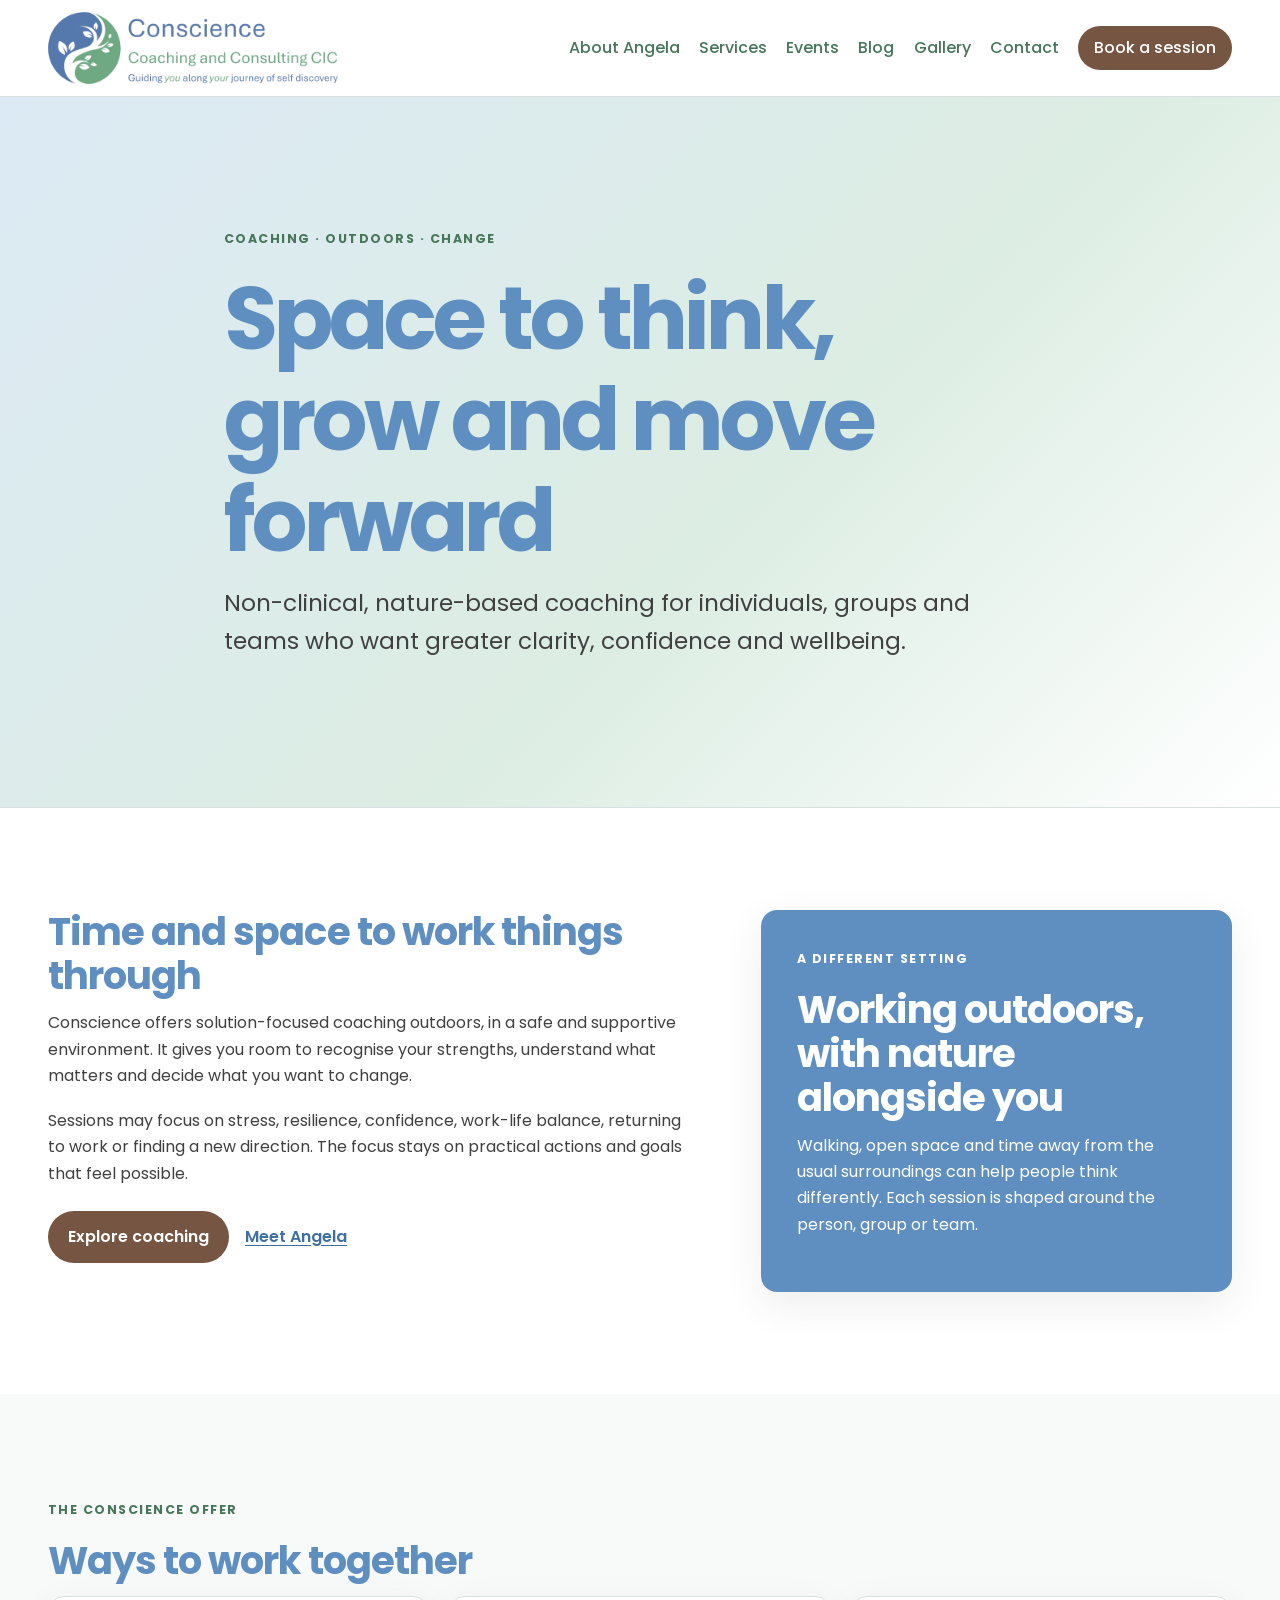
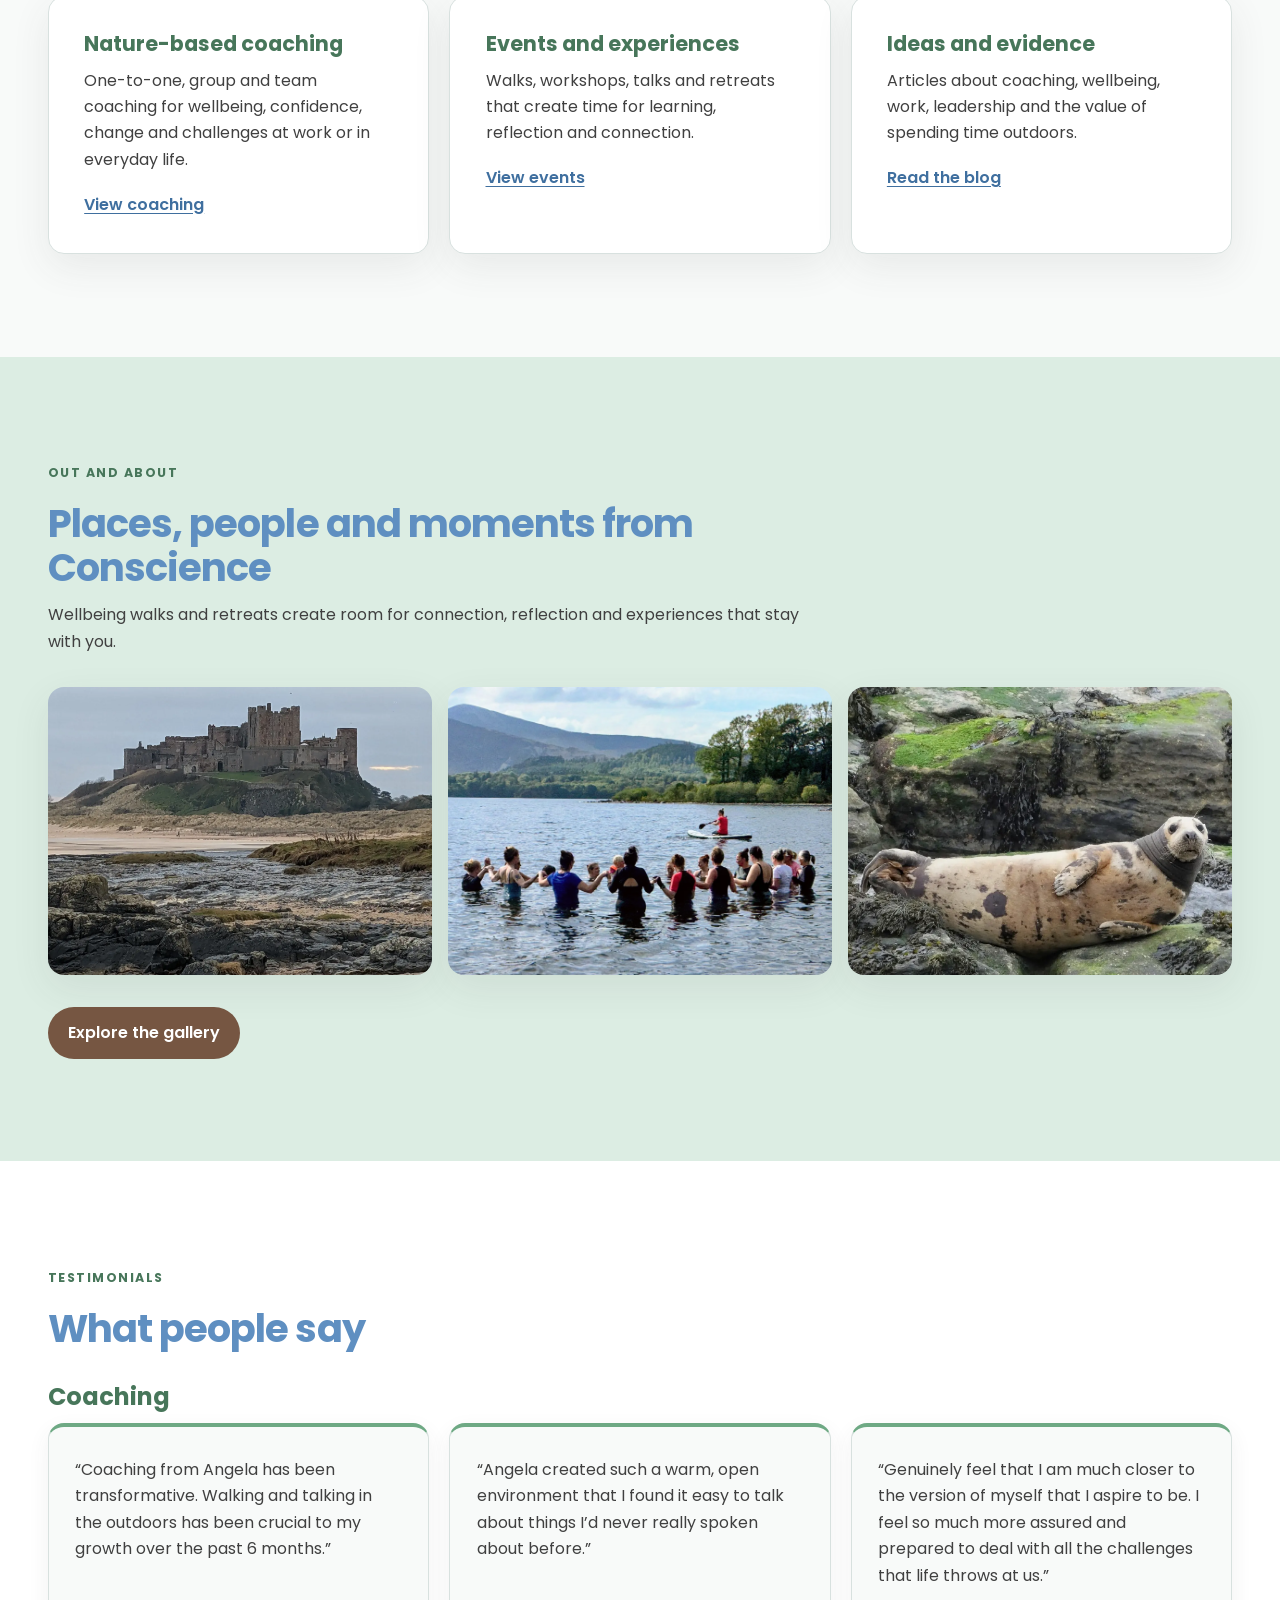
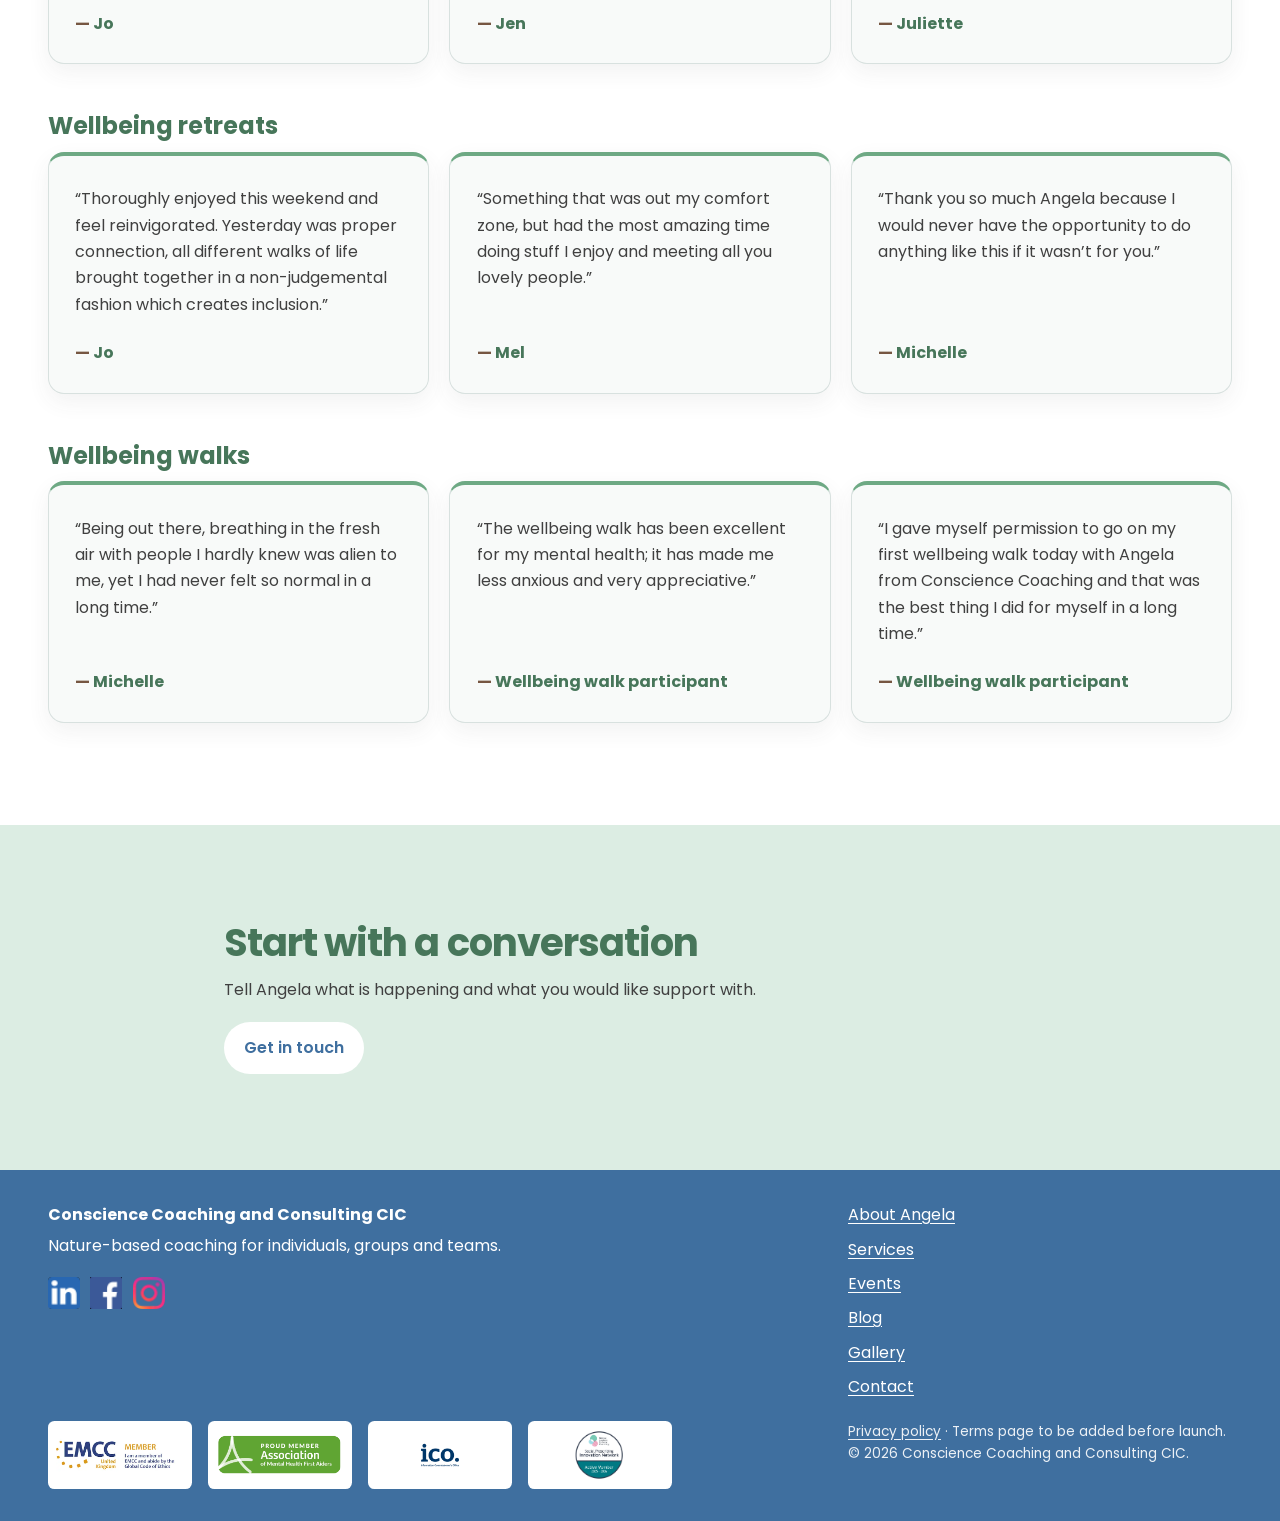
==== commit 6c9b2c1a: "Link privacy policy in footer" ====
--- a/index.html
+++ b/index.html
@@ -47,7 +47,7 @@
 <footer class="site-footer"><div class="shell footer-grid"><div><strong>Conscience Coaching and Consulting CIC</strong><p>Nature-based coaching for individuals, groups and teams.</p><div class="social-links"><a class="social-link social-linkedin" href="https://uk.linkedin.com/company/conscience-coaching-and-consulting" target="_blank" rel="noopener noreferrer" aria-label="Conscience Coaching and Consulting CIC on LinkedIn"><img src="/assets/images/linkedin.png" alt=""></a><a class="social-link social-facebook" href="https://www.facebook.com/profile.php?id=61566208343442" target="_blank" rel="noopener noreferrer" aria-label="Conscience Coaching and Consulting CIC on Facebook"><img src="/assets/images/facebook.png" alt=""></a><a class="social-link social-instagram" href="https://www.instagram.com/conscience_coaching_consulting/" target="_blank" rel="noopener noreferrer" aria-label="Conscience Coaching and Consulting CIC on Instagram"><img src="/assets/images/instagram.webp" alt=""></a></div></div>
 <nav aria-label="Footer navigation"><a href="/about/">About Angela</a><a href="/services/">Services</a><a href="/events/">Events</a><a href="/blog/">Blog</a><a href="/gallery/">Gallery</a><a href="/contact/">Contact</a></nav>
 <div class="footer-memberships" aria-label="Professional memberships"><img src="/assets/images/emcc-uk-member.webp" alt="EMCC UK member"><img src="/assets/images/association-membership-badge-green.webp" alt="Association of Mental Health First Aiders member"><img src="/assets/images/ICO_Logo_Blue.webp" alt="Institute of Coaching"><img src="/assets/images/spin-logo.webp" alt="Social Prescribing Innovation Network"></div>
-<p class="footer-note">Privacy and terms pages will be added before launch.<br>© <span data-year></span> Conscience Coaching and Consulting CIC.</p></div></footer>
+<p class="footer-note"><a href="/privacy-policy/">Privacy policy</a> · Terms page to be added before launch.<br>© <span data-year></span> Conscience Coaching and Consulting CIC.</p></div></footer>
 <script src="/assets/js/main.js" defer></script>
 </body>
 </html>
--- a/assets/css/styles.css
+++ b/assets/css/styles.css
@@ -55,3 +55,8 @@
 .home-gallery{background:var(--pale-green)}.home-gallery .section-heading{max-width:48rem}.home-gallery-grid{display:grid;grid-template-columns:repeat(3,1fr);gap:1rem;margin:2rem 0}.home-gallery-grid img{display:block;width:100%;height:18rem;object-fit:cover;border-radius:var(--radius);box-shadow:var(--shadow)}
 @media(max-width:52rem){.home-gallery-grid{grid-template-columns:1fr 1fr}.home-gallery-grid img{height:14rem}.home-gallery-grid img:last-child{grid-column:1/-1}}
 @media(max-width:34rem){.home-gallery-grid{grid-template-columns:1fr}.home-gallery-grid img,.home-gallery-grid img:last-child{grid-column:auto;height:14rem}}
+
+/* Editorial photography */
+.photo-break{padding:0 0 clamp(3.5rem,8vw,7rem)}.photo-break-soft{padding:clamp(2rem,5vw,4rem) 0;background:var(--pale-green)}.photo-pair{display:grid;grid-template-columns:repeat(2,minmax(0,1fr));gap:1.25rem}.photo-pair figure{margin:0;overflow:hidden;border-radius:var(--radius);background:#fff;box-shadow:var(--shadow)}.photo-pair img{display:block;width:100%;height:22rem;object-fit:cover}.photo-pair figcaption{padding:.85rem 1rem;color:var(--green-dark);font-size:.9rem;font-weight:600}.photo-triptych{display:grid;grid-template-columns:1.2fr 1fr 1fr;gap:1rem}.photo-triptych img{display:block;width:100%;height:20rem;object-fit:cover;border-radius:var(--radius);box-shadow:var(--shadow)}.wide-photo{position:relative;margin:0;overflow:hidden}.wide-photo img{display:block;width:100%;height:clamp(20rem,42vw,34rem);object-fit:cover}.wide-photo figcaption{position:absolute;right:max(1rem,calc((100% - var(--max))/2));bottom:1.5rem;max-width:min(28rem,calc(100% - 2rem));margin-left:1rem;padding:.85rem 1rem;border-radius:.75rem;background:rgb(255 255 255 / .92);color:var(--green-dark);font-weight:600;box-shadow:var(--shadow)}.contact-photo{margin:1.75rem 0;overflow:hidden;border-radius:var(--radius);box-shadow:var(--shadow)}.contact-photo img{display:block;width:100%;height:18rem;object-fit:cover}
+@media(max-width:52rem){.photo-pair{grid-template-columns:1fr}.photo-pair img{height:18rem}.photo-triptych{grid-template-columns:1fr 1fr}.photo-triptych img{height:15rem}.photo-triptych img:first-child{grid-column:1/-1}.wide-photo figcaption{bottom:1rem}.contact-photo img{height:15rem}}
+@media(max-width:34rem){.photo-triptych{grid-template-columns:1fr}.photo-triptych img,.photo-triptych img:first-child{grid-column:auto;height:14rem}.wide-photo img{height:20rem}.wide-photo figcaption{font-size:.82rem}}
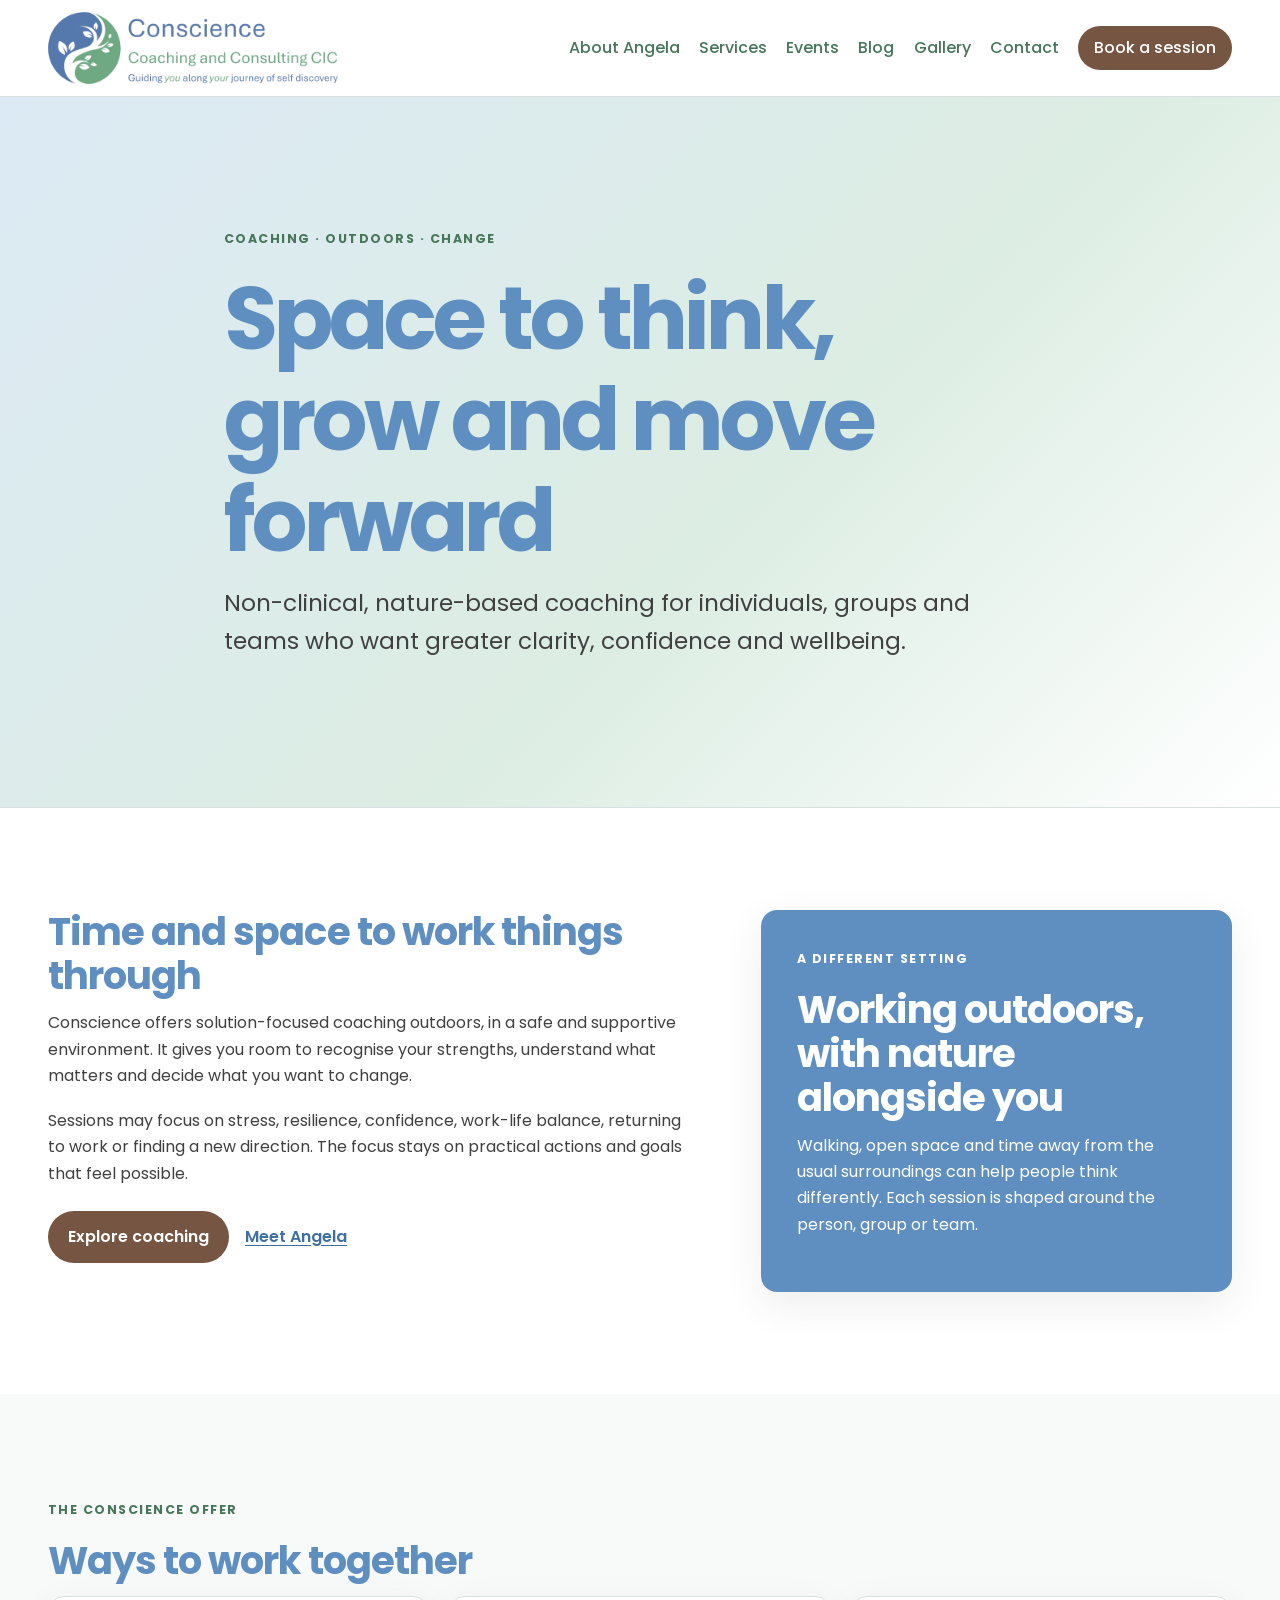
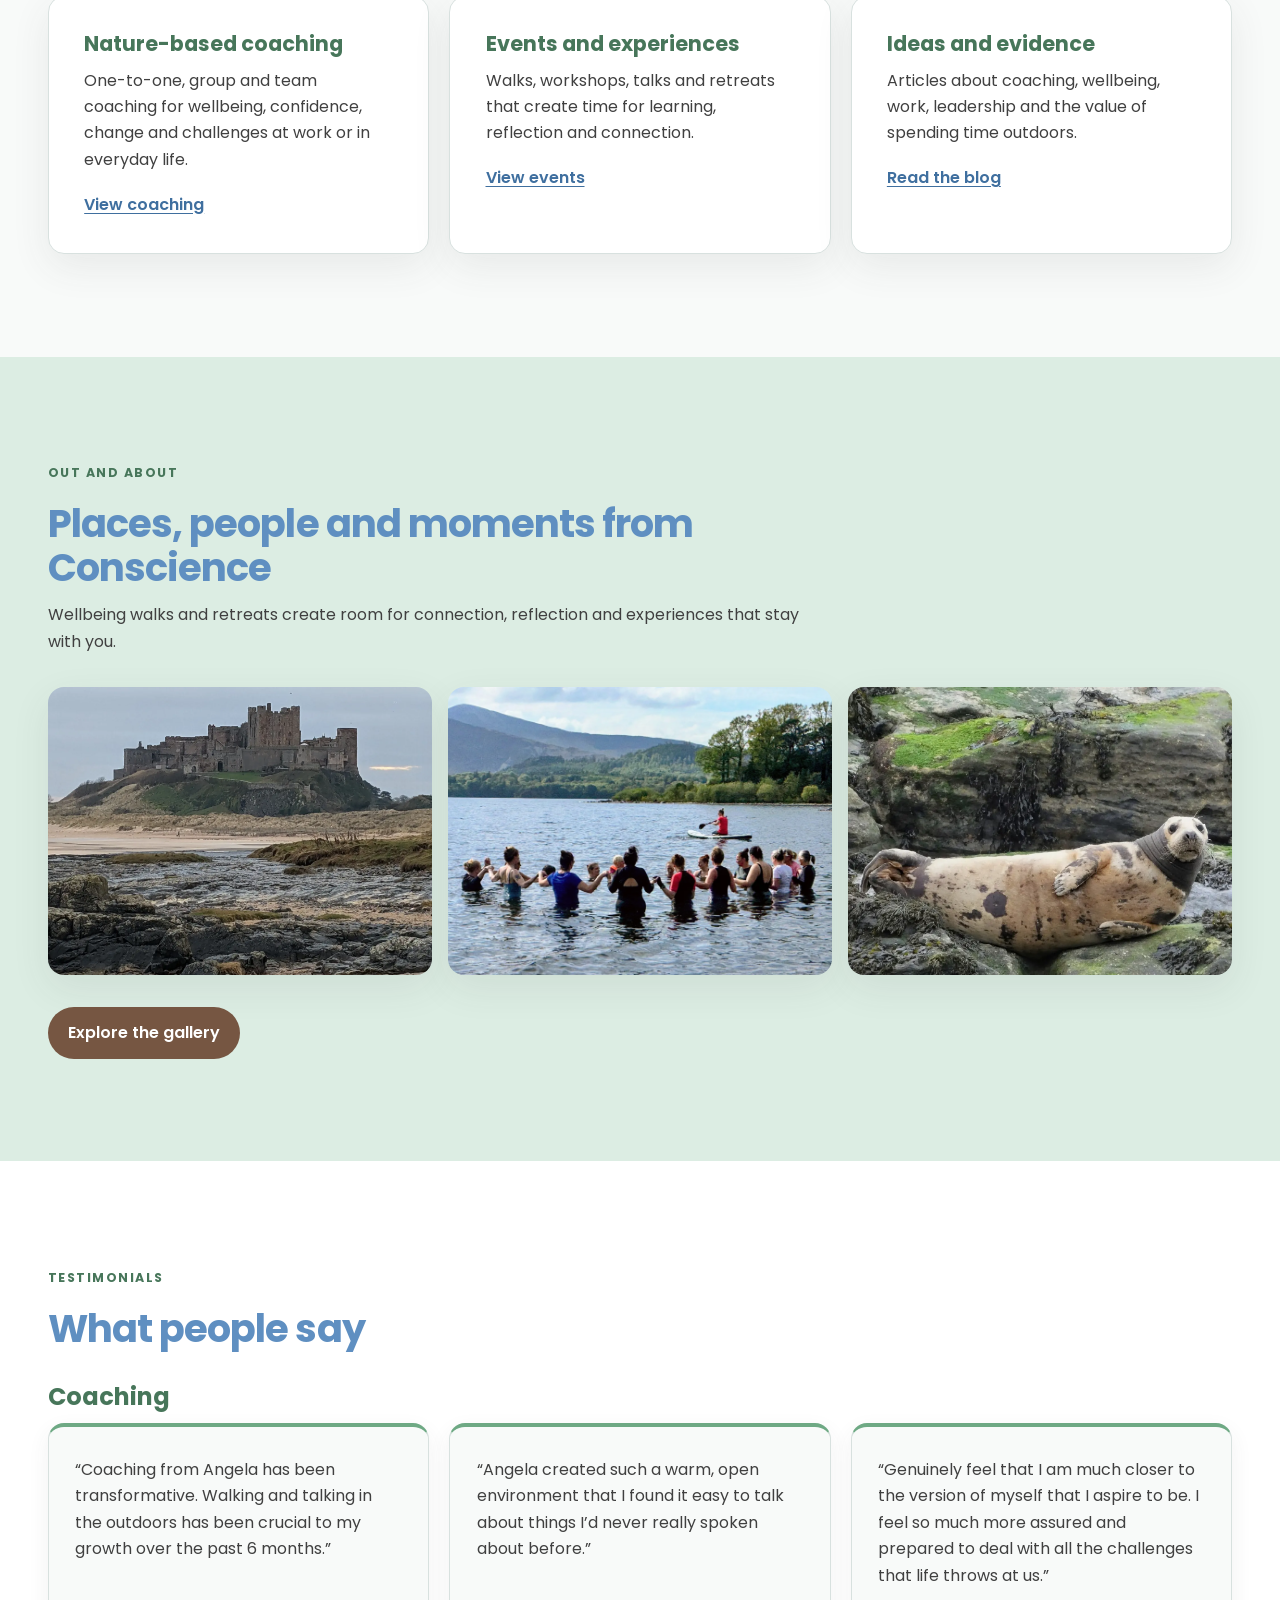
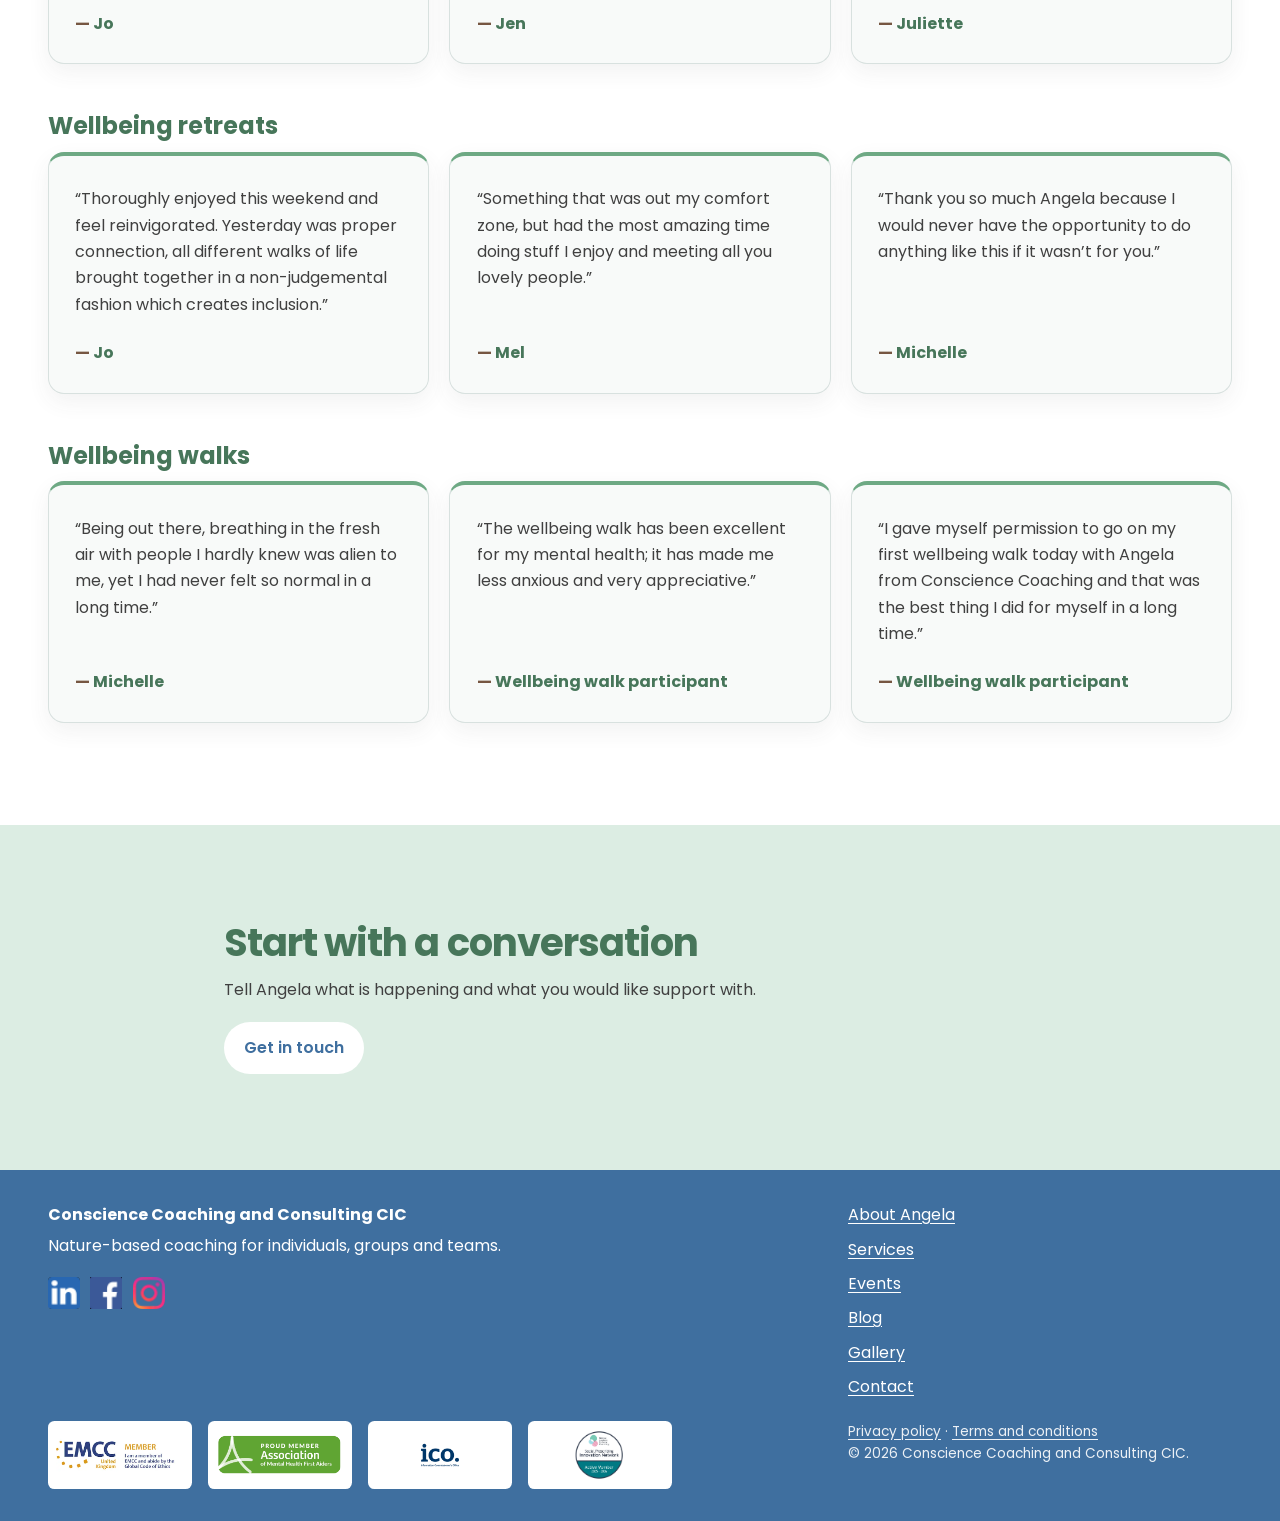
==== commit 3809d329: "Link terms and conditions in footer" ====
--- a/index.html
+++ b/index.html
@@ -47,7 +47,7 @@
 <footer class="site-footer"><div class="shell footer-grid"><div><strong>Conscience Coaching and Consulting CIC</strong><p>Nature-based coaching for individuals, groups and teams.</p><div class="social-links"><a class="social-link social-linkedin" href="https://uk.linkedin.com/company/conscience-coaching-and-consulting" target="_blank" rel="noopener noreferrer" aria-label="Conscience Coaching and Consulting CIC on LinkedIn"><img src="/assets/images/linkedin.png" alt=""></a><a class="social-link social-facebook" href="https://www.facebook.com/profile.php?id=61566208343442" target="_blank" rel="noopener noreferrer" aria-label="Conscience Coaching and Consulting CIC on Facebook"><img src="/assets/images/facebook.png" alt=""></a><a class="social-link social-instagram" href="https://www.instagram.com/conscience_coaching_consulting/" target="_blank" rel="noopener noreferrer" aria-label="Conscience Coaching and Consulting CIC on Instagram"><img src="/assets/images/instagram.webp" alt=""></a></div></div>
 <nav aria-label="Footer navigation"><a href="/about/">About Angela</a><a href="/services/">Services</a><a href="/events/">Events</a><a href="/blog/">Blog</a><a href="/gallery/">Gallery</a><a href="/contact/">Contact</a></nav>
 <div class="footer-memberships" aria-label="Professional memberships"><img src="/assets/images/emcc-uk-member.webp" alt="EMCC UK member"><img src="/assets/images/association-membership-badge-green.webp" alt="Association of Mental Health First Aiders member"><img src="/assets/images/ICO_Logo_Blue.webp" alt="Institute of Coaching"><img src="/assets/images/spin-logo.webp" alt="Social Prescribing Innovation Network"></div>
-<p class="footer-note"><a href="/privacy-policy/">Privacy policy</a> · Terms page to be added before launch.<br>© <span data-year></span> Conscience Coaching and Consulting CIC.</p></div></footer>
+<p class="footer-note"><a href="/privacy-policy/">Privacy policy</a> · <a href="/terms-and-conditions/">Terms and conditions</a><br>© <span data-year></span> Conscience Coaching and Consulting CIC.</p></div></footer>
 <script src="/assets/js/main.js" defer></script>
 </body>
 </html>
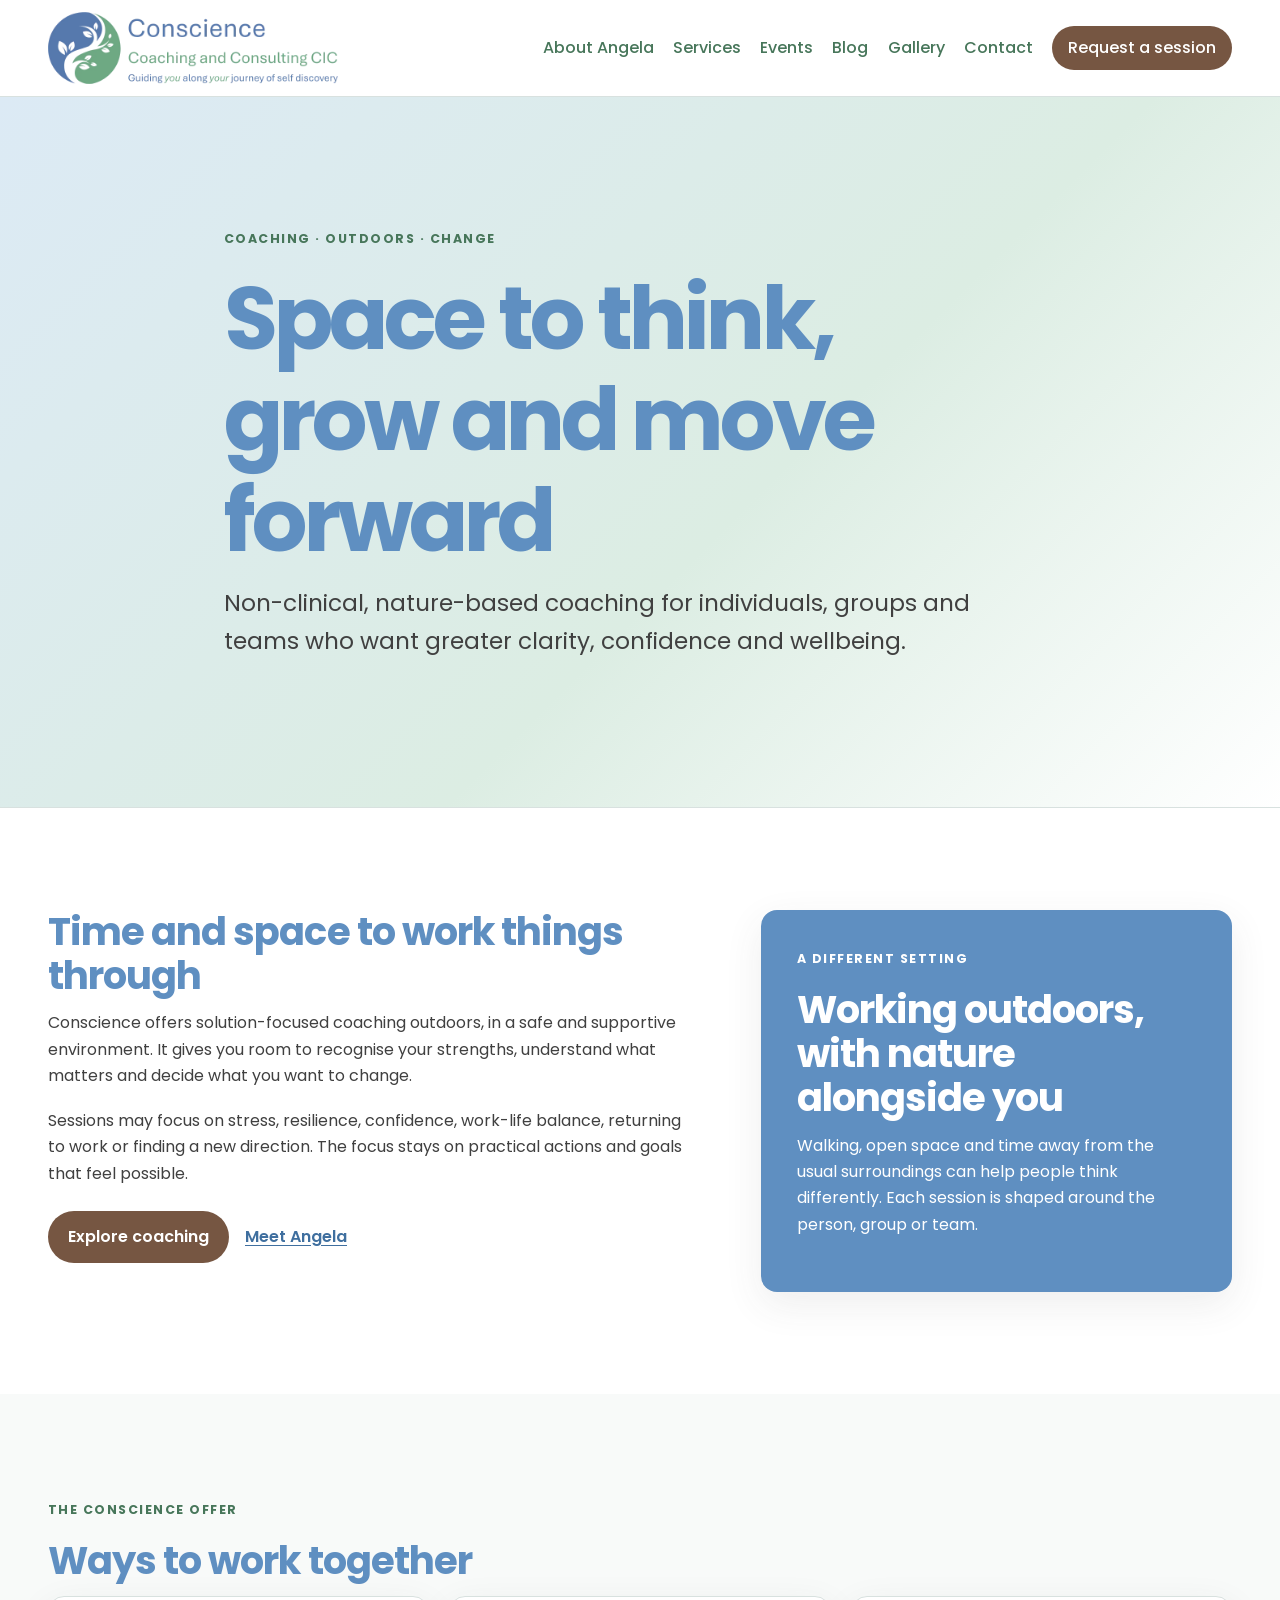
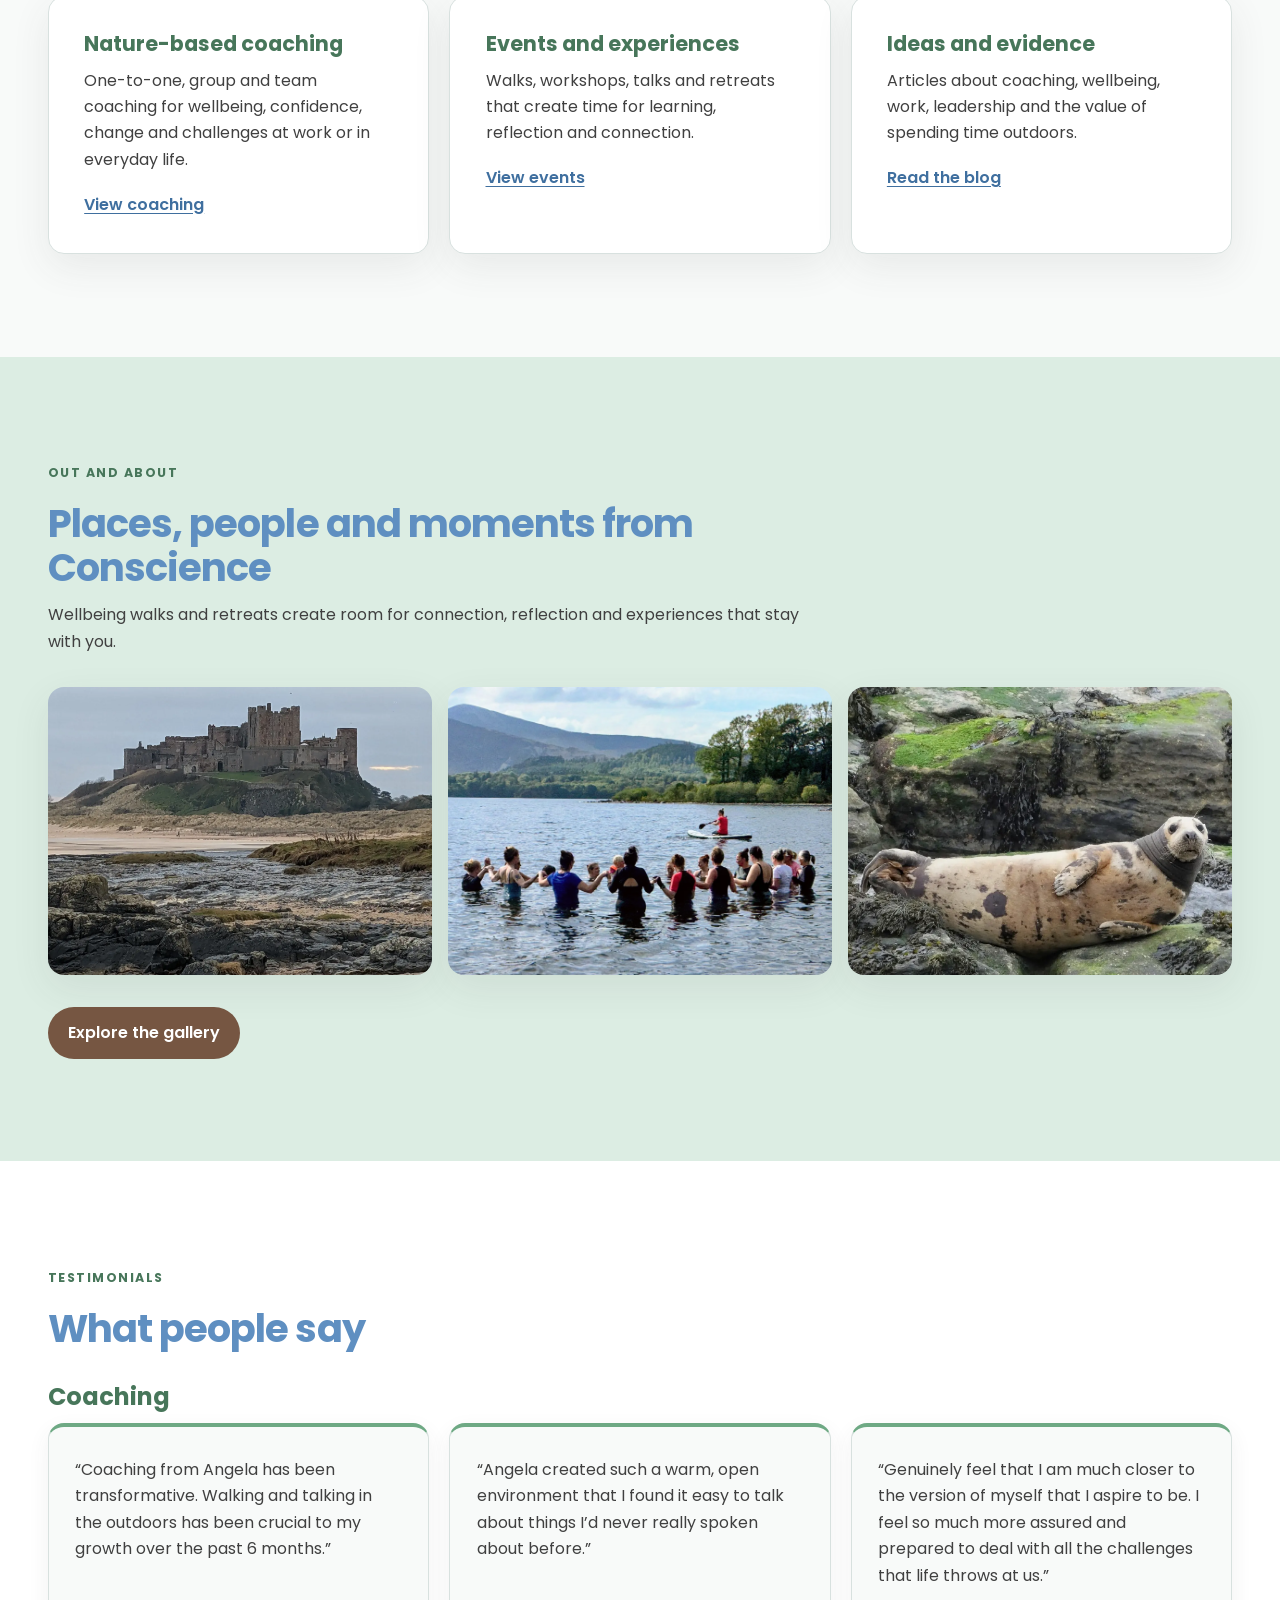
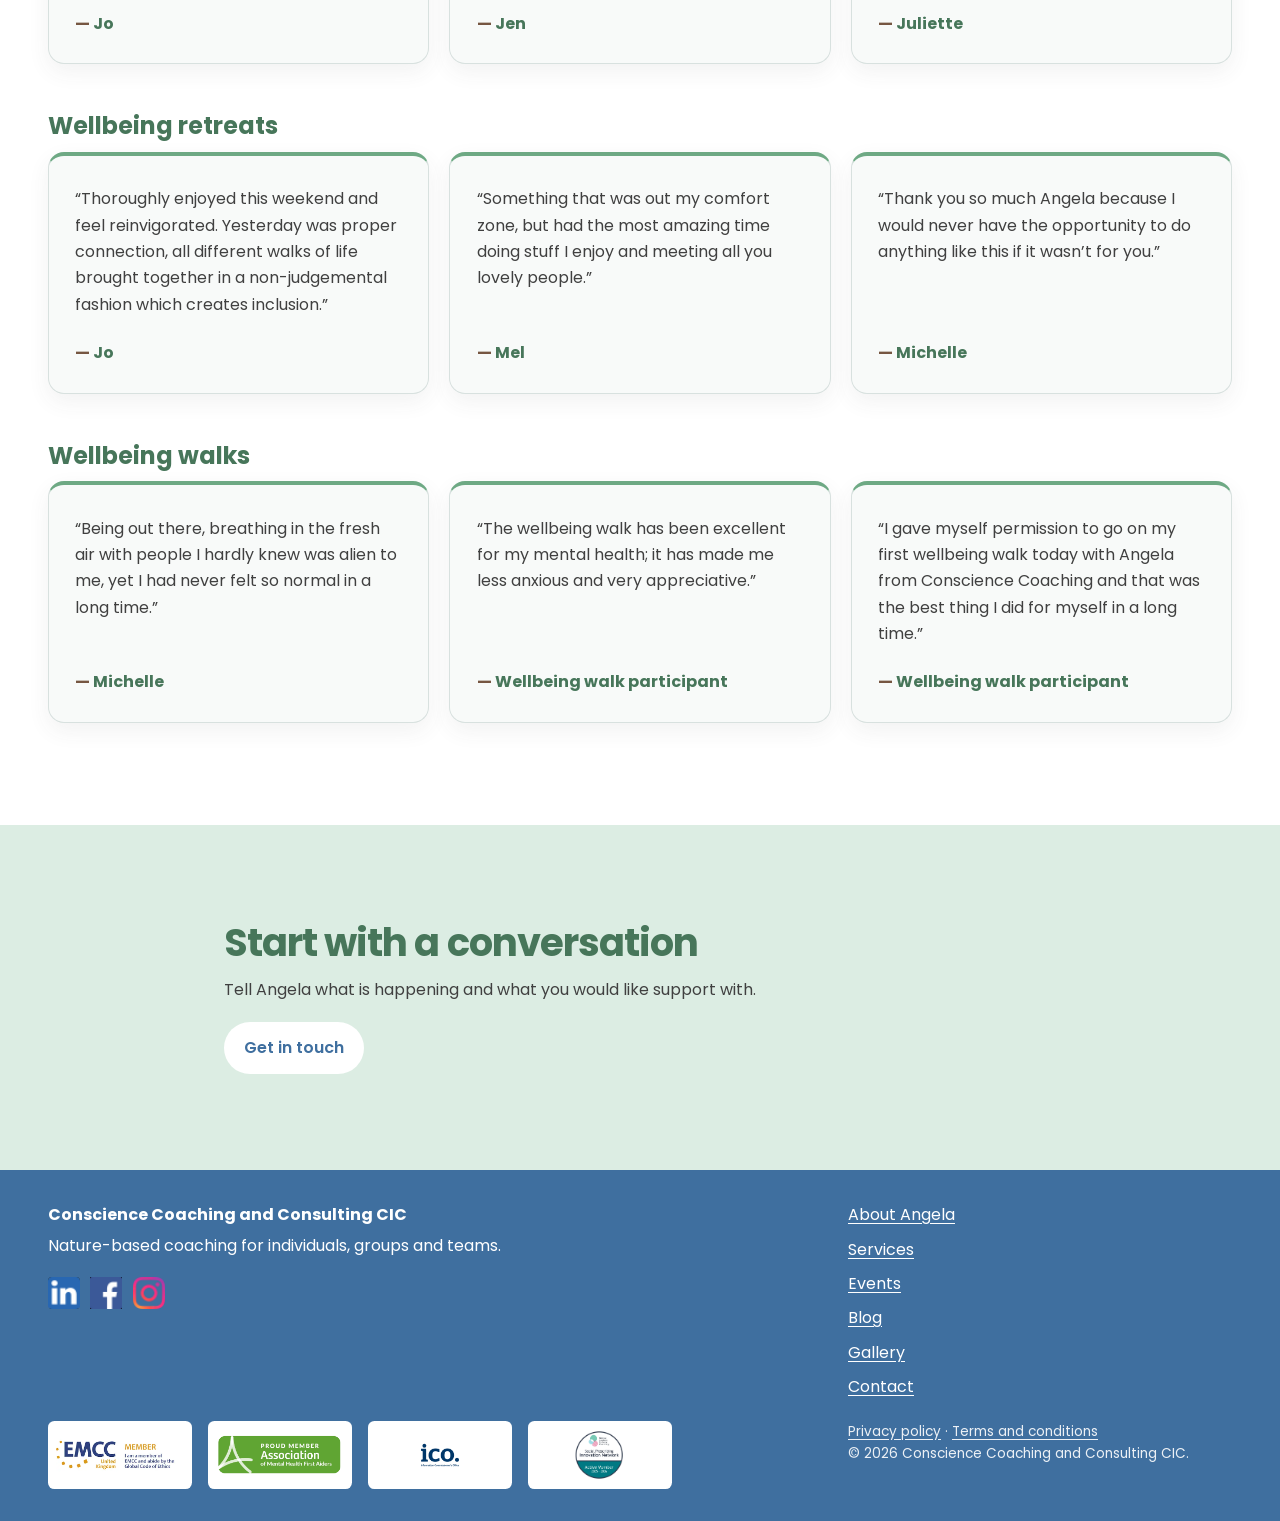
==== commit fa10524a: "Temporarily label contact CTA Request a session pending Calendly" ====
--- a/index.html
+++ b/index.html
@@ -17,7 +17,7 @@
 <header class="site-header"><div class="shell header-inner"><a class="site-logo" href="/" aria-label="Conscience Coaching and Consulting CIC home"><img src="/assets/images/conscience-logo.webp" alt="Conscience Coaching and Consulting CIC"></a>
 <button class="menu-toggle" type="button" aria-expanded="false" aria-controls="site-nav"><span class="sr-only">Open menu</span><span aria-hidden="true">Menu</span></button>
 <nav id="site-nav" class="site-nav" aria-label="Main navigation">
-  <a href="/about/">About Angela</a><a href="/services/">Services</a><a href="/events/">Events</a><a href="/blog/">Blog</a><a href="/gallery/">Gallery</a><a href="/contact/">Contact</a><a class="button button-small" href="/contact/">Book a session</a>
+  <a href="/about/">About Angela</a><a href="/services/">Services</a><a href="/events/">Events</a><a href="/blog/">Blog</a><a href="/gallery/">Gallery</a><a href="/contact/">Contact</a><a class="button button-small" href="/contact/">Request a session</a>
 </nav></div></header>
 <main id="main-content">
 <section class="page-hero"><div class="shell narrow"><p class="eyebrow">Coaching · Outdoors · Change</p><h1>Space to think, grow and move forward</h1><p class="lead">Non-clinical, nature-based coaching for individuals, groups and teams who want greater clarity, confidence and wellbeing.</p></div></section>
--- a/assets/css/styles.css
+++ b/assets/css/styles.css
@@ -15,6 +15,7 @@
 .blog-filter[aria-pressed="true"]{color:#fff;background:var(--green-dark);border-color:var(--green-dark)}
 .blog-grid{display:grid;grid-template-columns:repeat(auto-fill,minmax(min(100%,20rem),1fr));gap:1.5rem}
 .blog-card{display:flex;flex-direction:column;overflow:hidden;background:#fff;border:1px solid var(--line);border-radius:1rem;box-shadow:var(--shadow)}
+.blog-card[hidden]{display:none}
 .blog-card-image{display:grid;place-items:center;aspect-ratio:16/9;overflow:hidden;background:var(--pale-green)}
 .blog-card-image img{width:100%;height:100%;object-fit:cover}
 .blog-card-image.article-placeholder img{width:min(70%,20rem);height:70%;object-fit:contain}
